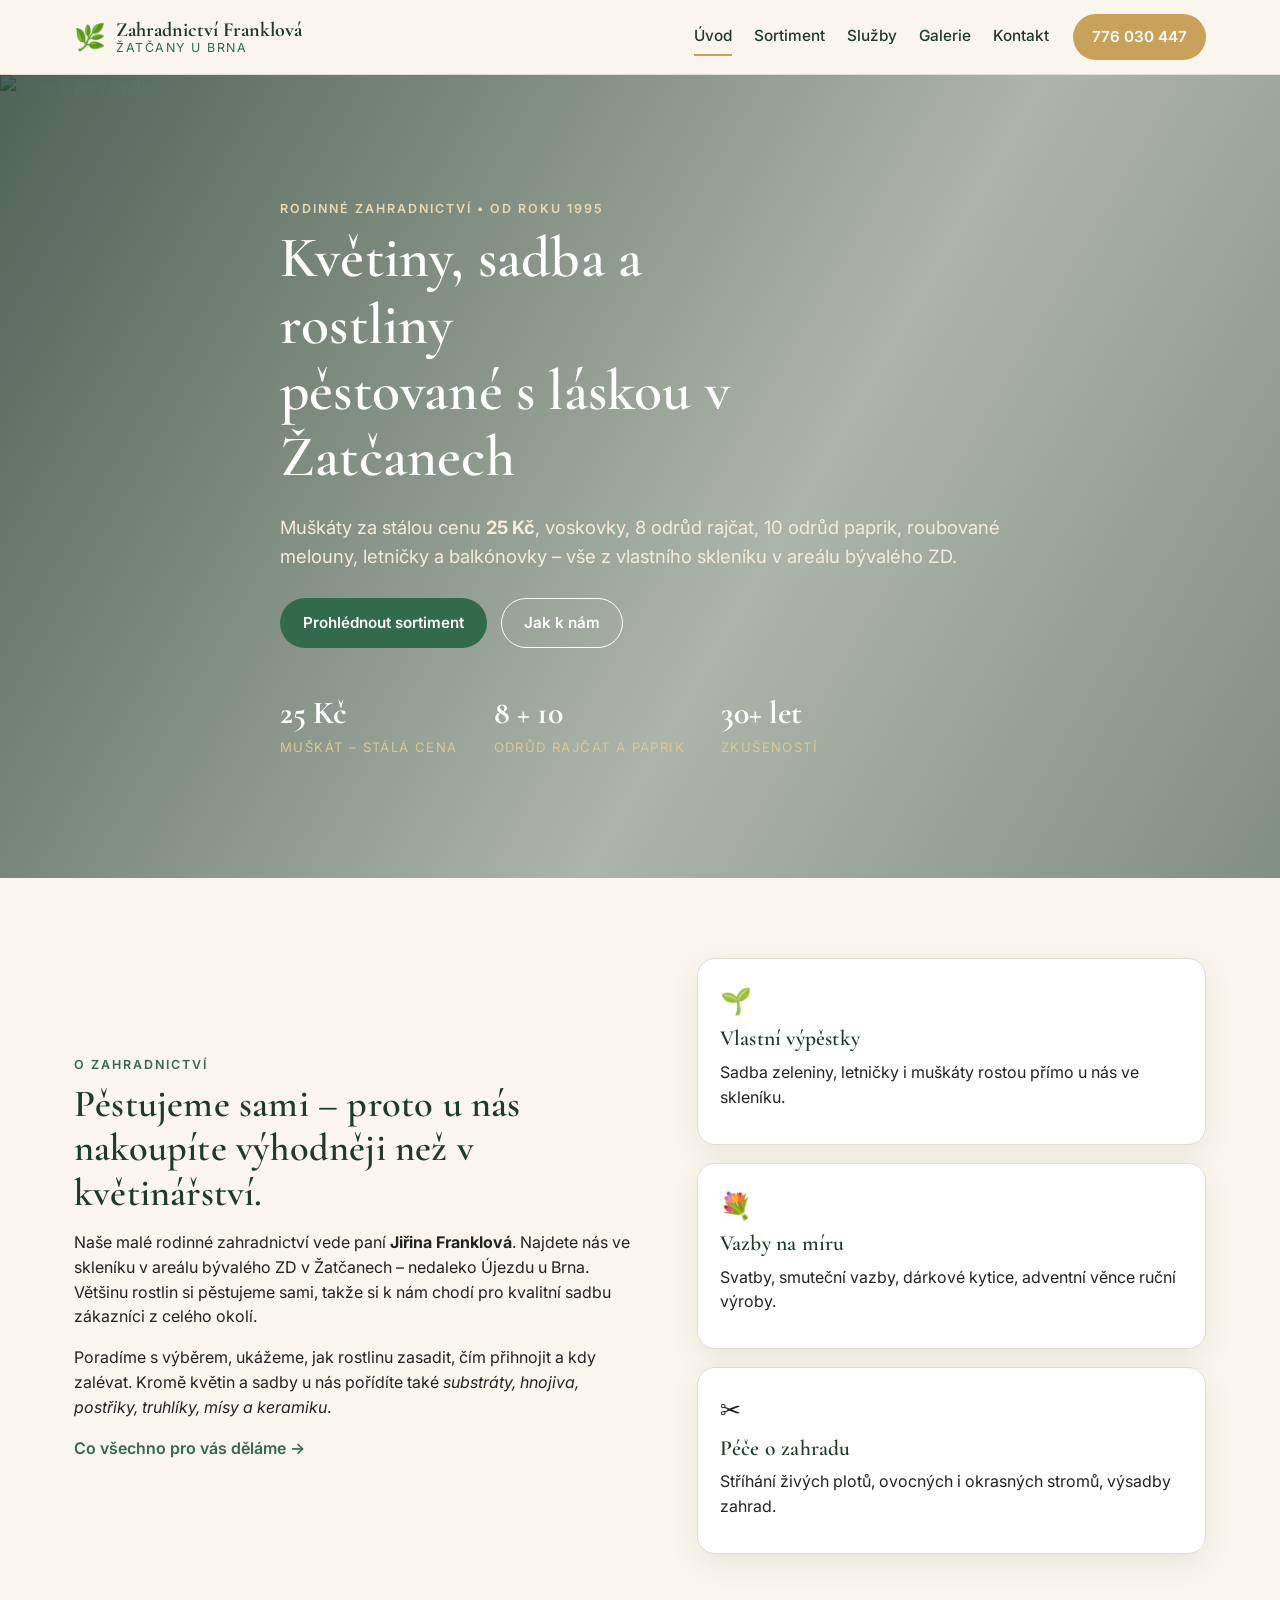
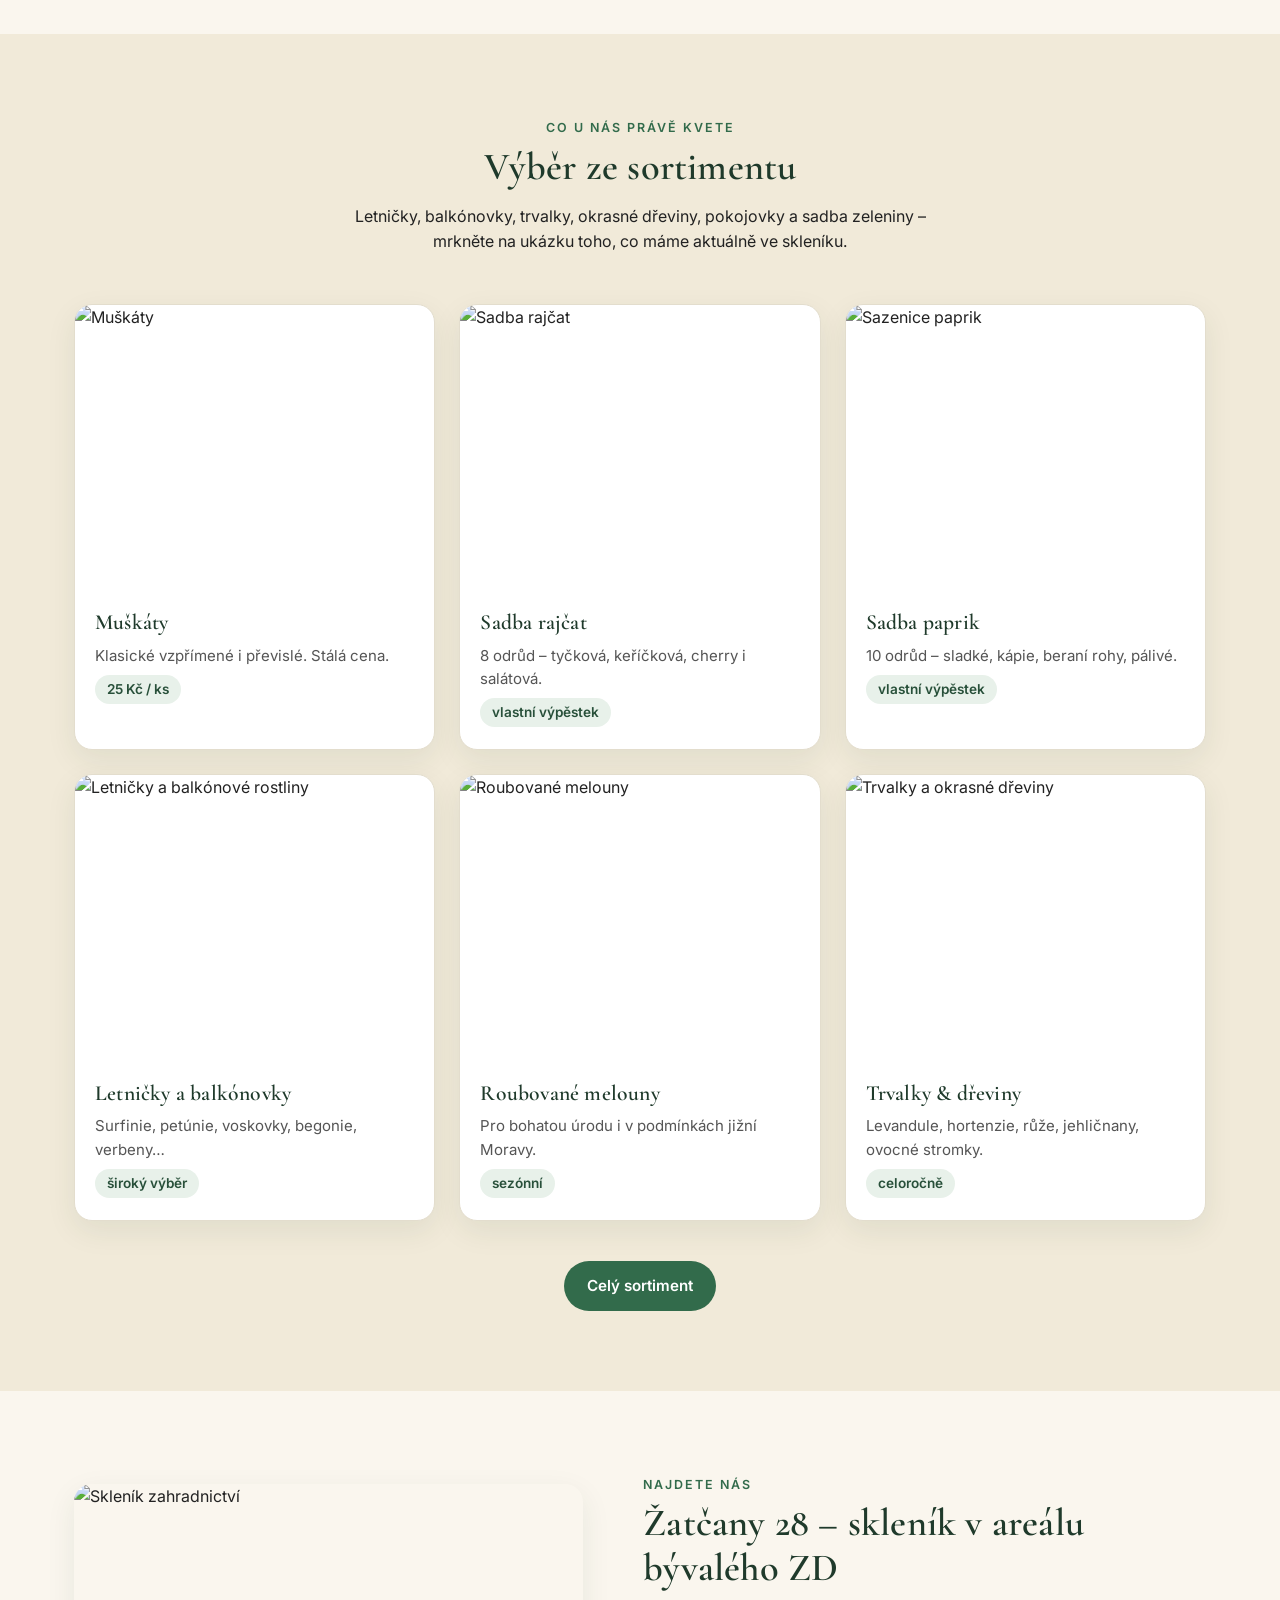
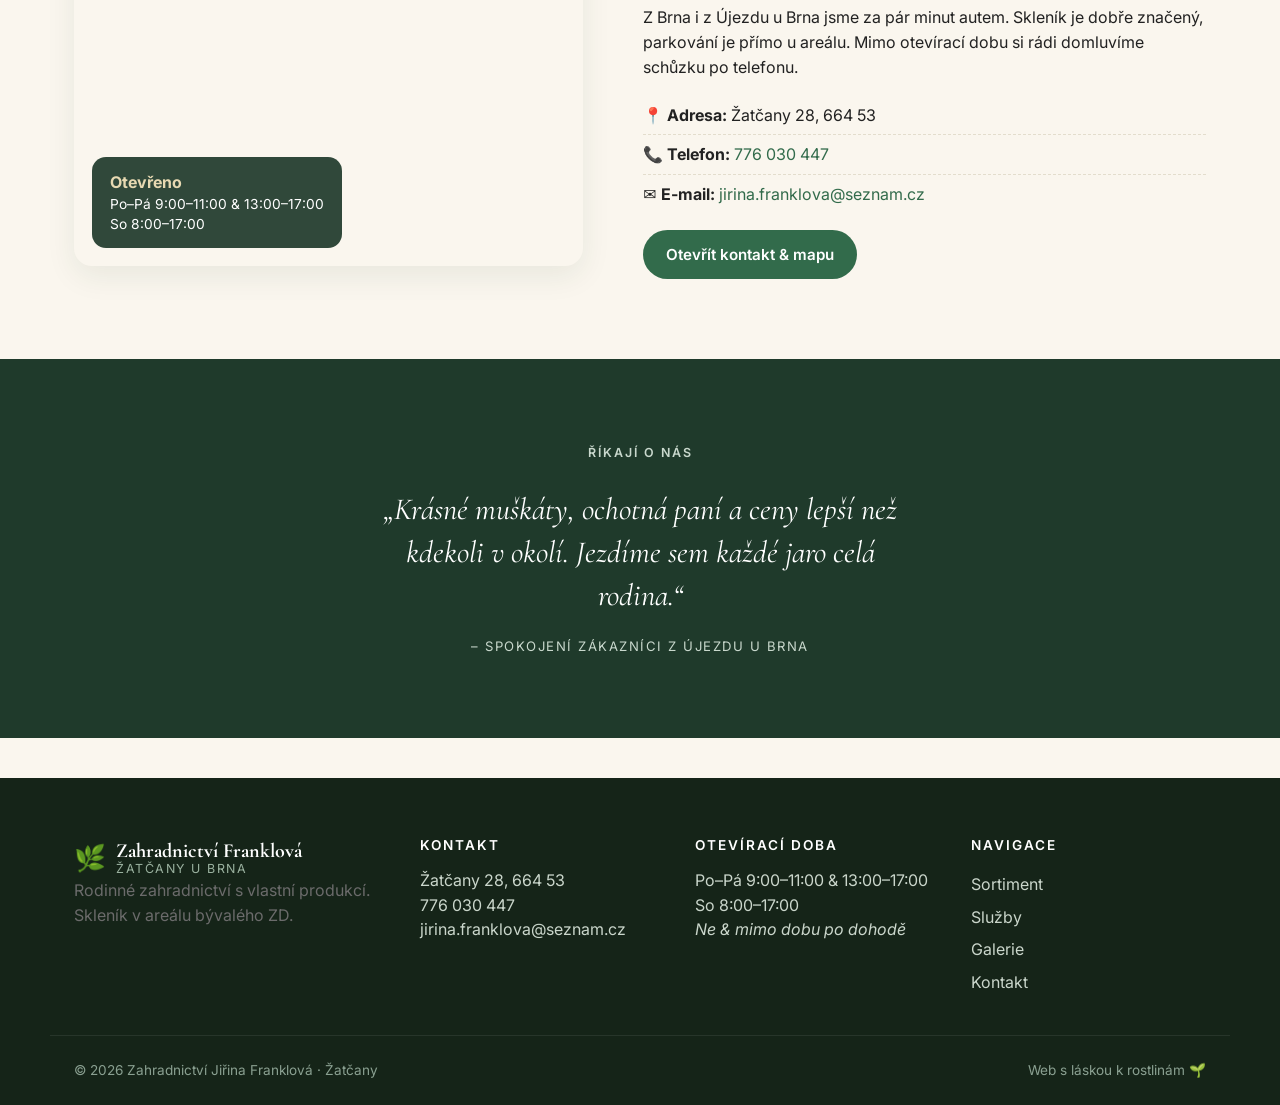
==== index.html @ 7c962533 "Vytvořit web pro Zahradnictví Franklová Žatčany Statický 5stránkový web (úvod, sortiment, služby, ga" ====
<!DOCTYPE html>
<html lang="cs">
<head>
    <meta charset="UTF-8">
    <meta name="viewport" content="width=device-width, initial-scale=1.0">
    <title>Zahradnictví Franklová Žatčany – muškáty, sadba, letničky</title>
    <meta name="description" content="Rodinné zahradnictví Jiřiny Franklové v Žatčanech u Brna. Vlastní pěstování muškátů, voskovek, přísad rajčat a paprik, roubovaných melounů, letniček a balkónových rostlin.">
    <link rel="preconnect" href="https://fonts.googleapis.com">
    <link rel="preconnect" href="https://fonts.gstatic.com" crossorigin>
    <link href="https://fonts.googleapis.com/css2?family=Cormorant+Garamond:wght@500;600;700&family=Inter:wght@300;400;500;600&display=swap" rel="stylesheet">
    <link rel="stylesheet" href="styles.css">
</head>
<body>
    <header class="site-header">
        <div class="container nav-wrap">
            <a class="brand" href="index.html">
                <span class="brand-mark">🌿</span>
                <span class="brand-text">
                    <strong>Zahradnictví Franklová</strong>
                    <em>Žatčany u Brna</em>
                </span>
            </a>
            <nav class="nav">
                <a href="index.html" class="active">Úvod</a>
                <a href="sortiment.html">Sortiment</a>
                <a href="sluzby.html">Služby</a>
                <a href="galerie.html">Galerie</a>
                <a href="kontakt.html">Kontakt</a>
            </nav>
            <a href="kontakt.html" class="btn btn-pill">776 030 447</a>
        </div>
    </header>

    <section class="hero">
        <div class="hero-media">
            <img src="https://images.unsplash.com/photo-1585320806297-9794b3e4eeae?auto=format&fit=crop&w=1800&q=80" alt="Skleník plný květin">
        </div>
        <div class="hero-overlay"></div>
        <div class="container hero-content">
            <span class="eyebrow">Rodinné zahradnictví • od roku 1995</span>
            <h1>Květiny, sadba a rostliny <br>pěstované s láskou v Žatčanech</h1>
            <p class="lead">Muškáty za stálou cenu <strong>25 Kč</strong>, voskovky, 8 odrůd rajčat, 10 odrůd paprik, roubované melouny, letničky a balkónovky – vše z vlastního skleníku v areálu bývalého ZD.</p>
            <div class="hero-cta">
                <a href="sortiment.html" class="btn btn-primary">Prohlédnout sortiment</a>
                <a href="kontakt.html" class="btn btn-ghost">Jak k nám</a>
            </div>
            <ul class="hero-stats">
                <li><strong>25 Kč</strong><span>muškát – stálá cena</span></li>
                <li><strong>8 + 10</strong><span>odrůd rajčat a paprik</span></li>
                <li><strong>30+ let</strong><span>zkušeností</span></li>
            </ul>
        </div>
    </section>

    <section class="section">
        <div class="container grid-2">
            <div class="copy">
                <span class="eyebrow">O zahradnictví</span>
                <h2>Pěstujeme sami – proto u nás nakoupíte výhodněji než v květinářství.</h2>
                <p>Naše malé rodinné zahradnictví vede paní <strong>Jiřina Franklová</strong>. Najdete nás ve skleníku v areálu bývalého ZD v Žatčanech – nedaleko Újezdu u Brna. Většinu rostlin si pěstujeme sami, takže si k nám chodí pro kvalitní sadbu zákazníci z celého okolí.</p>
                <p>Poradíme s výběrem, ukážeme, jak rostlinu zasadit, čím přihnojit a kdy zalévat. Kromě květin a sadby u nás pořídíte také <em>substráty, hnojiva, postřiky, truhlíky, mísy a keramiku</em>.</p>
                <a href="sluzby.html" class="link-arrow">Co všechno pro vás děláme →</a>
            </div>
            <div class="card-stack">
                <article class="feature-card">
                    <span class="feature-icon">🌱</span>
                    <h3>Vlastní výpěstky</h3>
                    <p>Sadba zeleniny, letničky i muškáty rostou přímo u nás ve skleníku.</p>
                </article>
                <article class="feature-card">
                    <span class="feature-icon">💐</span>
                    <h3>Vazby na míru</h3>
                    <p>Svatby, smuteční vazby, dárkové kytice, adventní věnce ruční výroby.</p>
                </article>
                <article class="feature-card">
                    <span class="feature-icon">✂️</span>
                    <h3>Péče o zahradu</h3>
                    <p>Stříhání živých plotů, ovocných i okrasných stromů, výsadby zahrad.</p>
                </article>
            </div>
        </div>
    </section>

    <section class="section section-muted">
        <div class="container">
            <div class="section-head">
                <span class="eyebrow">Co u nás právě kvete</span>
                <h2>Výběr ze sortimentu</h2>
                <p>Letničky, balkónovky, trvalky, okrasné dřeviny, pokojovky a sadba zeleniny – mrkněte na ukázku toho, co máme aktuálně ve skleníku.</p>
            </div>
            <div class="product-grid">
                <article class="product">
                    <div class="product-img"><img src="https://images.unsplash.com/photo-1597754395077-31460acd1b8f?auto=format&fit=crop&w=900&q=80" alt="Muškáty"></div>
                    <div class="product-body">
                        <h3>Muškáty</h3>
                        <p>Klasické vzpřímené i převislé. Stálá cena.</p>
                        <span class="price">25 Kč / ks</span>
                    </div>
                </article>
                <article class="product">
                    <div class="product-img"><img src="https://images.unsplash.com/photo-1592833167001-55c3375beae8?auto=format&fit=crop&w=900&q=80" alt="Sadba rajčat"></div>
                    <div class="product-body">
                        <h3>Sadba rajčat</h3>
                        <p>8 odrůd – tyčková, keříčková, cherry i salátová.</p>
                        <span class="price">vlastní výpěstek</span>
                    </div>
                </article>
                <article class="product">
                    <div class="product-img"><img src="https://images.unsplash.com/photo-1518977676601-b53f82aba655?auto=format&fit=crop&w=900&q=80" alt="Sazenice paprik"></div>
                    <div class="product-body">
                        <h3>Sadba paprik</h3>
                        <p>10 odrůd – sladké, kápie, beraní rohy, pálivé.</p>
                        <span class="price">vlastní výpěstek</span>
                    </div>
                </article>
                <article class="product">
                    <div class="product-img"><img src="https://images.unsplash.com/photo-1571575173700-afb9492e6a50?auto=format&fit=crop&w=900&q=80" alt="Letničky a balkónové rostliny"></div>
                    <div class="product-body">
                        <h3>Letničky a balkónovky</h3>
                        <p>Surfinie, petúnie, voskovky, begonie, verbeny…</p>
                        <span class="price">široký výběr</span>
                    </div>
                </article>
                <article class="product">
                    <div class="product-img"><img src="https://images.unsplash.com/photo-1563246953-9c8f9bcabe50?auto=format&fit=crop&w=900&q=80" alt="Roubované melouny"></div>
                    <div class="product-body">
                        <h3>Roubované melouny</h3>
                        <p>Pro bohatou úrodu i v podmínkách jižní Moravy.</p>
                        <span class="price">sezónní</span>
                    </div>
                </article>
                <article class="product">
                    <div class="product-img"><img src="https://images.unsplash.com/photo-1466692476868-aef1dfb1e735?auto=format&fit=crop&w=900&q=80" alt="Trvalky a okrasné dřeviny"></div>
                    <div class="product-body">
                        <h3>Trvalky &amp; dřeviny</h3>
                        <p>Levandule, hortenzie, růže, jehličnany, ovocné stromky.</p>
                        <span class="price">celoročně</span>
                    </div>
                </article>
            </div>
            <div class="section-foot">
                <a href="sortiment.html" class="btn btn-primary">Celý sortiment</a>
            </div>
        </div>
    </section>

    <section class="section">
        <div class="container grid-2 reverse">
            <div class="visual-card">
                <img src="https://images.unsplash.com/photo-1416879595882-3373a0480b5b?auto=format&fit=crop&w=1200&q=80" alt="Skleník zahradnictví">
                <div class="visual-badge">
                    <strong>Otevřeno</strong>
                    <span>Po–Pá 9:00–11:00 &amp; 13:00–17:00<br>So 8:00–17:00</span>
                </div>
            </div>
            <div class="copy">
                <span class="eyebrow">Najdete nás</span>
                <h2>Žatčany 28 – skleník v areálu bývalého ZD</h2>
                <p>Z Brna i z Újezdu u Brna jsme za pár minut autem. Skleník je dobře značený, parkování je přímo u areálu. Mimo otevírací dobu si rádi domluvíme schůzku po telefonu.</p>
                <ul class="bullets">
                    <li>📍 <strong>Adresa:</strong> Žatčany 28, 664 53</li>
                    <li>📞 <strong>Telefon:</strong> <a href="tel:+420776030447">776 030 447</a></li>
                    <li>✉️ <strong>E-mail:</strong> <a href="mailto:jirina.franklova@seznam.cz">jirina.franklova@seznam.cz</a></li>
                </ul>
                <a href="kontakt.html" class="btn btn-primary">Otevřít kontakt &amp; mapu</a>
            </div>
        </div>
    </section>

    <section class="section section-dark">
        <div class="container testimonial-wrap">
            <span class="eyebrow light">Říkají o nás</span>
            <blockquote>
                „Krásné muškáty, ochotná paní a ceny lepší než kdekoli v okolí. Jezdíme sem každé jaro celá rodina.“
            </blockquote>
            <cite>– spokojení zákazníci z Újezdu u Brna</cite>
        </div>
    </section>

    <footer class="site-footer">
        <div class="container footer-grid">
            <div>
                <div class="brand">
                    <span class="brand-mark">🌿</span>
                    <span class="brand-text">
                        <strong>Zahradnictví Franklová</strong>
                        <em>Žatčany u Brna</em>
                    </span>
                </div>
                <p class="muted">Rodinné zahradnictví s vlastní produkcí. Skleník v areálu bývalého ZD.</p>
            </div>
            <div>
                <h4>Kontakt</h4>
                <p>Žatčany 28, 664 53<br>
                <a href="tel:+420776030447">776 030 447</a><br>
                <a href="mailto:jirina.franklova@seznam.cz">jirina.franklova@seznam.cz</a></p>
            </div>
            <div>
                <h4>Otevírací doba</h4>
                <p>Po–Pá 9:00–11:00 &amp; 13:00–17:00<br>
                So 8:00–17:00<br>
                <em>Ne &amp; mimo dobu po dohodě</em></p>
            </div>
            <div>
                <h4>Navigace</h4>
                <ul class="footer-nav">
                    <li><a href="sortiment.html">Sortiment</a></li>
                    <li><a href="sluzby.html">Služby</a></li>
                    <li><a href="galerie.html">Galerie</a></li>
                    <li><a href="kontakt.html">Kontakt</a></li>
                </ul>
            </div>
        </div>
        <div class="container footer-bottom">
            <span>© <span id="year"></span> Zahradnictví Jiřina Franklová · Žatčany</span>
            <span>Web s láskou k rostlinám 🌱</span>
        </div>
    </footer>
    <script src="script.js"></script>
</body>
</html>
---- styles.css ----
:root{
    --green-900:#1f3a2b;
    --green-800:#28503a;
    --green-700:#326b4b;
    --green-600:#4a8a64;
    --green-500:#6aae84;
    --green-100:#e8f1ea;
    --cream:#faf6ee;
    --sand:#f1ead9;
    --ink:#222;
    --muted:#6b6b6b;
    --line:#e3ddcd;
    --gold:#c8a25b;
    --shadow:0 10px 30px rgba(31,58,43,.08);
    --radius:18px;
}
*{box-sizing:border-box}
html,body{margin:0;padding:0}
body{
    font-family:'Inter',system-ui,-apple-system,Segoe UI,Roboto,sans-serif;
    color:var(--ink);
    background:var(--cream);
    line-height:1.55;
    -webkit-font-smoothing:antialiased;
}
.container{max-width:1180px;margin:0 auto;padding:0 24px}
img{max-width:100%;display:block}
a{color:var(--green-700);text-decoration:none}
a:hover{color:var(--green-900)}

h1,h2,h3,h4{
    font-family:'Cormorant Garamond',Georgia,serif;
    color:var(--green-900);
    line-height:1.15;
    margin:0 0 .4em;
    font-weight:600;
    letter-spacing:.2px;
}
h1{font-size:clamp(2.2rem,4.6vw,3.6rem)}
h2{font-size:clamp(1.7rem,3vw,2.4rem)}
h3{font-size:1.35rem}
h4{font-size:1.05rem;letter-spacing:.5px;text-transform:uppercase;color:var(--green-800)}
p{margin:0 0 1em}
.eyebrow{
    display:inline-block;text-transform:uppercase;letter-spacing:2px;
    font-size:.78rem;color:var(--green-700);font-weight:600;margin-bottom:.6em;
}
.eyebrow.light{color:#c9d8cd}
.lead{font-size:1.15rem;color:#3a3a3a;max-width:54ch}
.muted{color:var(--muted)}
.center{text-align:center}

/* Header */
.site-header{
    background:rgba(250,246,238,.92);
    backdrop-filter:saturate(140%) blur(10px);
    border-bottom:1px solid var(--line);
    position:sticky;top:0;z-index:50;
}
.nav-wrap{display:flex;align-items:center;gap:24px;padding:14px 24px}
.brand{display:flex;align-items:center;gap:10px;color:var(--green-900)}
.brand-mark{font-size:1.6rem}
.brand-text{display:flex;flex-direction:column;line-height:1.1}
.brand-text strong{font-family:'Cormorant Garamond',serif;font-size:1.25rem;font-weight:700}
.brand-text em{font-style:normal;font-size:.78rem;letter-spacing:1.5px;text-transform:uppercase;color:var(--green-700)}
.nav{display:flex;gap:22px;margin-left:auto}
.nav a{color:var(--green-900);font-weight:500;padding:6px 0;border-bottom:2px solid transparent;font-size:.96rem}
.nav a:hover,.nav a.active{border-color:var(--gold)}

.btn{
    display:inline-flex;align-items:center;justify-content:center;gap:8px;
    border-radius:999px;padding:12px 22px;font-weight:600;font-size:.95rem;
    transition:all .2s ease;cursor:pointer;border:1px solid transparent;
}
.btn-primary{background:var(--green-700);color:#fff}
.btn-primary:hover{background:var(--green-900);color:#fff}
.btn-ghost{background:transparent;color:var(--green-900);border-color:var(--green-700)}
.btn-ghost:hover{background:var(--green-700);color:#fff}
.btn-pill{background:var(--gold);color:#fff;padding:10px 18px}
.btn-pill:hover{background:#b08940;color:#fff}

/* Hero */
.hero{position:relative;min-height:88vh;display:flex;align-items:center;color:#fff;overflow:hidden}
.hero-media{position:absolute;inset:0}
.hero-media img{width:100%;height:100%;object-fit:cover}
.hero-overlay{position:absolute;inset:0;background:linear-gradient(120deg,rgba(31,58,43,.78),rgba(31,58,43,.35) 60%,rgba(31,58,43,.55))}
.hero-content{position:relative;padding:120px 24px;color:#fff;z-index:2}
.hero-content .eyebrow{color:#e7d9b2}
.hero-content h1{color:#fff;max-width:18ch}
.hero-content .lead{color:#f4ecd9;max-width:60ch}
.hero-cta{display:flex;gap:14px;margin:28px 0 40px;flex-wrap:wrap}
.hero-cta .btn-ghost{color:#fff;border-color:#fff}
.hero-cta .btn-ghost:hover{background:#fff;color:var(--green-900)}
.hero-stats{list-style:none;padding:0;margin:0;display:flex;gap:36px;flex-wrap:wrap}
.hero-stats li{display:flex;flex-direction:column}
.hero-stats strong{font-family:'Cormorant Garamond',serif;font-size:2rem;color:#fff}
.hero-stats span{font-size:.82rem;letter-spacing:1.4px;text-transform:uppercase;color:#d9c897}

/* Page hero */
.page-hero{padding:90px 0 50px;background:linear-gradient(180deg,var(--green-100),var(--cream))}
.page-hero h1{max-width:18ch}

/* Sections */
.section{padding:80px 0}
.section-muted{background:var(--sand)}
.section-dark{background:var(--green-900);color:#e9efe9}
.section-dark h2,.section-dark h3,.section-dark h4{color:#fff}
.section-head{text-align:center;max-width:62ch;margin:0 auto 50px}
.section-foot{text-align:center;margin-top:40px}

/* Grid 2 */
.grid-2{display:grid;grid-template-columns:1.05fr .95fr;gap:60px;align-items:center}
.grid-2.reverse{grid-template-columns:.95fr 1.05fr}
.grid-2.reverse .copy{order:2}
.grid-2.reverse .visual-card{order:1}
.link-arrow{font-weight:600;color:var(--green-700)}
.link-arrow:hover{color:var(--green-900)}

.card-stack{display:grid;gap:18px}
.feature-card{
    background:#fff;border:1px solid var(--line);border-radius:var(--radius);
    padding:22px 22px 18px;box-shadow:var(--shadow);
}
.feature-card h3{margin-top:6px}
.feature-icon{font-size:1.6rem}

.bullets{padding-left:0;list-style:none;margin:0 0 1em}
.bullets li{padding:7px 0;border-bottom:1px dashed var(--line)}
.bullets.compact li{border:0;padding:3px 0}
.bullets li:last-child{border-bottom:0}

/* Visual card */
.visual-card{position:relative;border-radius:var(--radius);overflow:hidden;box-shadow:var(--shadow)}
.visual-card img{aspect-ratio:4/3;object-fit:cover;width:100%}
.visual-badge{
    position:absolute;left:18px;bottom:18px;background:rgba(31,58,43,.92);color:#fff;
    padding:14px 18px;border-radius:14px;font-size:.86rem;line-height:1.4;max-width:78%;
}
.visual-badge strong{display:block;font-size:1rem;margin-bottom:2px;color:#e7d9b2}

/* Products */
.product-grid{display:grid;grid-template-columns:repeat(3,1fr);gap:24px}
.product{
    background:#fff;border-radius:var(--radius);overflow:hidden;
    box-shadow:var(--shadow);transition:transform .25s ease,box-shadow .25s ease;
    border:1px solid var(--line);
}
.product:hover{transform:translateY(-4px);box-shadow:0 18px 40px rgba(31,58,43,.14)}
.product-img{aspect-ratio:5/4;overflow:hidden}
.product-img img{width:100%;height:100%;object-fit:cover;transition:transform .5s ease}
.product:hover .product-img img{transform:scale(1.06)}
.product-body{padding:18px 20px 22px}
.product-body p{color:#555;font-size:.94rem;margin-bottom:8px}
.price{display:inline-block;font-weight:600;color:var(--green-800);background:var(--green-100);padding:4px 12px;border-radius:999px;font-size:.85rem}

/* Sortiment category rows */
.cat-row{
    display:grid;grid-template-columns:1fr 1fr;gap:50px;align-items:center;
    margin:0 0 70px;
}
.cat-row.reverse .cat-text{order:2}
.cat-row.reverse .cat-img{order:1}
.cat-img img{border-radius:var(--radius);aspect-ratio:4/3;object-fit:cover;width:100%;box-shadow:var(--shadow)}
.tag{
    display:inline-block;background:var(--green-100);color:var(--green-800);
    padding:4px 12px;border-radius:999px;font-size:.78rem;font-weight:600;
    letter-spacing:1px;text-transform:uppercase;margin-bottom:10px;
}

/* Testimonial */
.testimonial-wrap{text-align:center;max-width:60ch;margin:0 auto}
.testimonial-wrap blockquote{
    font-family:'Cormorant Garamond',serif;font-size:clamp(1.4rem,2.4vw,2rem);
    line-height:1.4;font-style:italic;color:#fff;margin:18px 0 16px;
}
.testimonial-wrap cite{color:#c9d8cd;font-style:normal;letter-spacing:1.5px;text-transform:uppercase;font-size:.82rem}

/* Services */
.service-grid{display:grid;grid-template-columns:repeat(3,1fr);gap:22px}
.service{
    background:#fff;border:1px solid var(--line);border-radius:var(--radius);
    padding:26px;box-shadow:var(--shadow);
}
.service-icon{font-size:1.8rem;display:block;margin-bottom:8px}

/* Process */
.process-wrap{max-width:980px;margin:0 auto}
.process{list-style:none;padding:0;margin:30px 0 0;counter-reset:step;
    display:grid;grid-template-columns:repeat(4,1fr);gap:24px}
.process li{background:rgba(255,255,255,.05);border:1px solid rgba(255,255,255,.1);border-radius:var(--radius);padding:22px}
.process .step{
    display:inline-flex;align-items:center;justify-content:center;
    width:34px;height:34px;border-radius:50%;background:var(--gold);color:#1f3a2b;
    font-weight:700;margin-bottom:12px;
}
.process h4{color:#fff;margin-bottom:6px;font-size:1.1rem;text-transform:none;letter-spacing:0}
.process p{color:#c9d8cd;font-size:.95rem;margin:0}

/* CTA band */
.cta-band-inner{
    display:flex;align-items:center;justify-content:space-between;gap:30px;flex-wrap:wrap;
    background:#fff;border:1px solid var(--line);border-radius:var(--radius);padding:30px 36px;box-shadow:var(--shadow);
}
.cta-band-inner h2{margin:0}
.cta-band-inner p{margin:6px 0 0;color:#555}
.cta-buttons{display:flex;gap:12px;flex-wrap:wrap}

/* Contact */
.contact-grid{display:grid;grid-template-columns:repeat(2,1fr);gap:22px}
.contact-card{
    background:#fff;border:1px solid var(--line);border-radius:var(--radius);
    padding:26px;box-shadow:var(--shadow);
}
.big-link{font-family:'Cormorant Garamond',serif;font-size:1.7rem;font-weight:700;color:var(--green-800)}
.hours{width:100%;border-collapse:collapse}
.hours td{padding:8px 0;border-bottom:1px dashed var(--line);font-size:.95rem}
.hours tr:last-child td{border-bottom:0}
.hours td:last-child{text-align:right;color:#444}
.map-wrap{border-radius:var(--radius);overflow:hidden;box-shadow:var(--shadow);border:1px solid var(--line);background:#eee}

/* FAQ */
.faq-wrap{max-width:780px;margin:0 auto}
.faq-wrap details{
    background:rgba(255,255,255,.05);border:1px solid rgba(255,255,255,.1);
    border-radius:14px;padding:16px 20px;margin:10px 0;
}
.faq-wrap summary{cursor:pointer;font-weight:600;color:#fff;font-size:1.05rem;list-style:none}
.faq-wrap summary::-webkit-details-marker{display:none}
.faq-wrap summary::before{content:'+ ';color:var(--gold);font-weight:700;margin-right:6px}
.faq-wrap details[open] summary::before{content:'– '}
.faq-wrap p{color:#c9d8cd;margin:10px 0 4px}

/* Gallery */
.gallery{
    display:grid;
    grid-template-columns:repeat(4,1fr);
    grid-auto-rows:200px;
    gap:14px;
}
.g-item{display:block;overflow:hidden;border-radius:14px;box-shadow:var(--shadow);position:relative}
.g-item img{width:100%;height:100%;object-fit:cover;transition:transform .6s ease}
.g-item:hover img{transform:scale(1.06)}
.g-tall{grid-row:span 2}
.g-wide{grid-column:span 2}

.lightbox{
    position:fixed;inset:0;background:rgba(15,25,18,.92);display:none;
    align-items:center;justify-content:center;z-index:100;padding:30px;
}
.lightbox.active{display:flex}
.lightbox img{max-width:90%;max-height:90vh;border-radius:10px;box-shadow:0 30px 80px rgba(0,0,0,.5)}
.lightbox-close{
    position:absolute;top:18px;right:24px;background:transparent;border:0;color:#fff;
    font-size:2.4rem;cursor:pointer;line-height:1;
}

/* Footer */
.site-footer{background:#152418;color:#cad6cb;padding:60px 0 24px;margin-top:40px}
.site-footer h4{color:#fff;font-family:'Inter',sans-serif;font-size:.85rem;letter-spacing:2px;text-transform:uppercase;margin-bottom:14px}
.site-footer .brand strong{color:#fff}
.site-footer .brand em{color:#9ab19f}
.site-footer a{color:#cad6cb}
.site-footer a:hover{color:#fff}
.footer-grid{display:grid;grid-template-columns:1.3fr 1fr 1fr 1fr;gap:40px;padding-bottom:36px;border-bottom:1px solid rgba(255,255,255,.08)}
.footer-nav{list-style:none;padding:0;margin:0}
.footer-nav li{padding:4px 0}
.footer-bottom{display:flex;justify-content:space-between;padding-top:24px;font-size:.85rem;color:#8aa091;flex-wrap:wrap;gap:10px}

/* Responsive */
@media (max-width:980px){
    .nav{display:none}
    .grid-2,.grid-2.reverse{grid-template-columns:1fr;gap:36px}
    .grid-2.reverse .copy,.grid-2.reverse .visual-card{order:initial}
    .product-grid{grid-template-columns:repeat(2,1fr)}
    .service-grid{grid-template-columns:repeat(2,1fr)}
    .process{grid-template-columns:repeat(2,1fr)}
    .cat-row,.cat-row.reverse{grid-template-columns:1fr;gap:24px;margin-bottom:50px}
    .cat-row.reverse .cat-text,.cat-row.reverse .cat-img{order:initial}
    .contact-grid{grid-template-columns:1fr}
    .footer-grid{grid-template-columns:1fr 1fr;gap:30px}
    .gallery{grid-template-columns:repeat(2,1fr);grid-auto-rows:170px}
    .g-wide{grid-column:span 2}
    .hero-content{padding:90px 24px 70px}
}
@media (max-width:540px){
    .product-grid,.service-grid{grid-template-columns:1fr}
    .process{grid-template-columns:1fr}
    .footer-grid{grid-template-columns:1fr}
    .hero-stats{gap:20px}
    .hero-stats strong{font-size:1.5rem}
    .cta-band-inner{padding:22px}
}
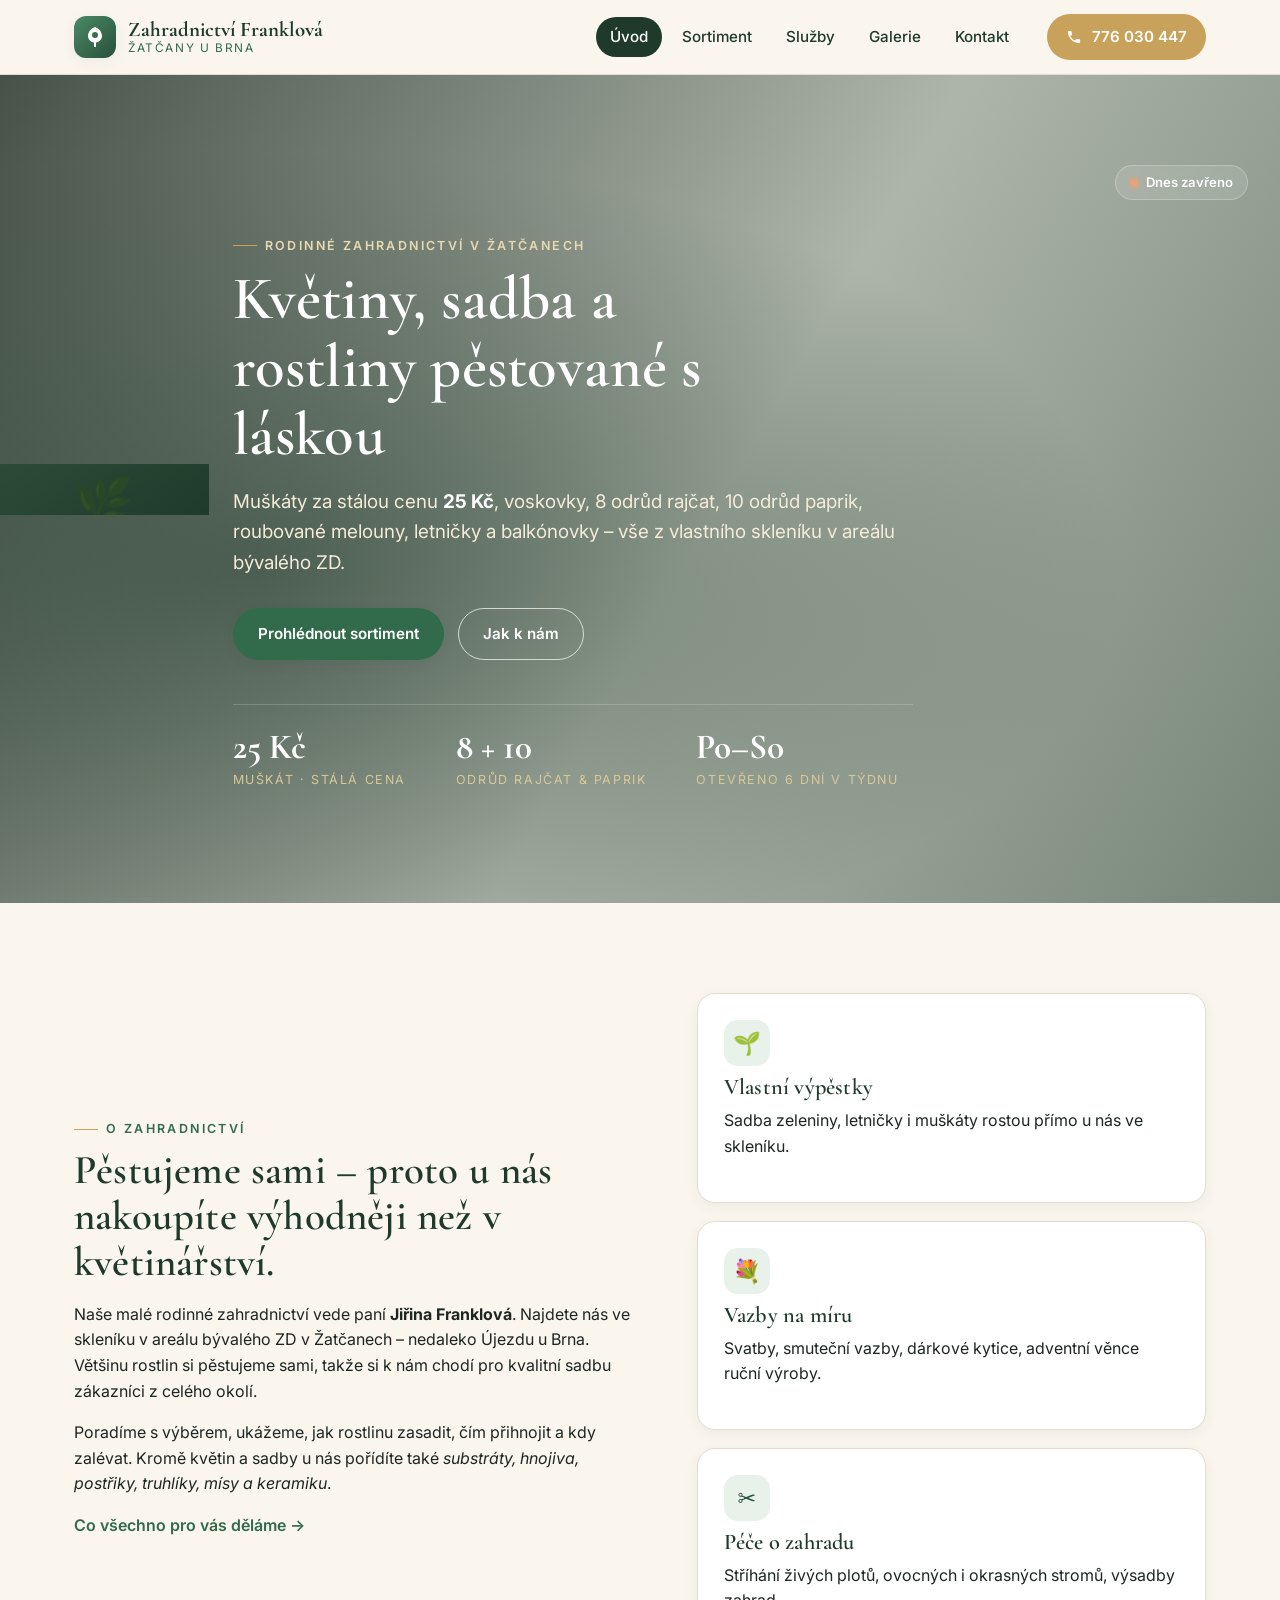
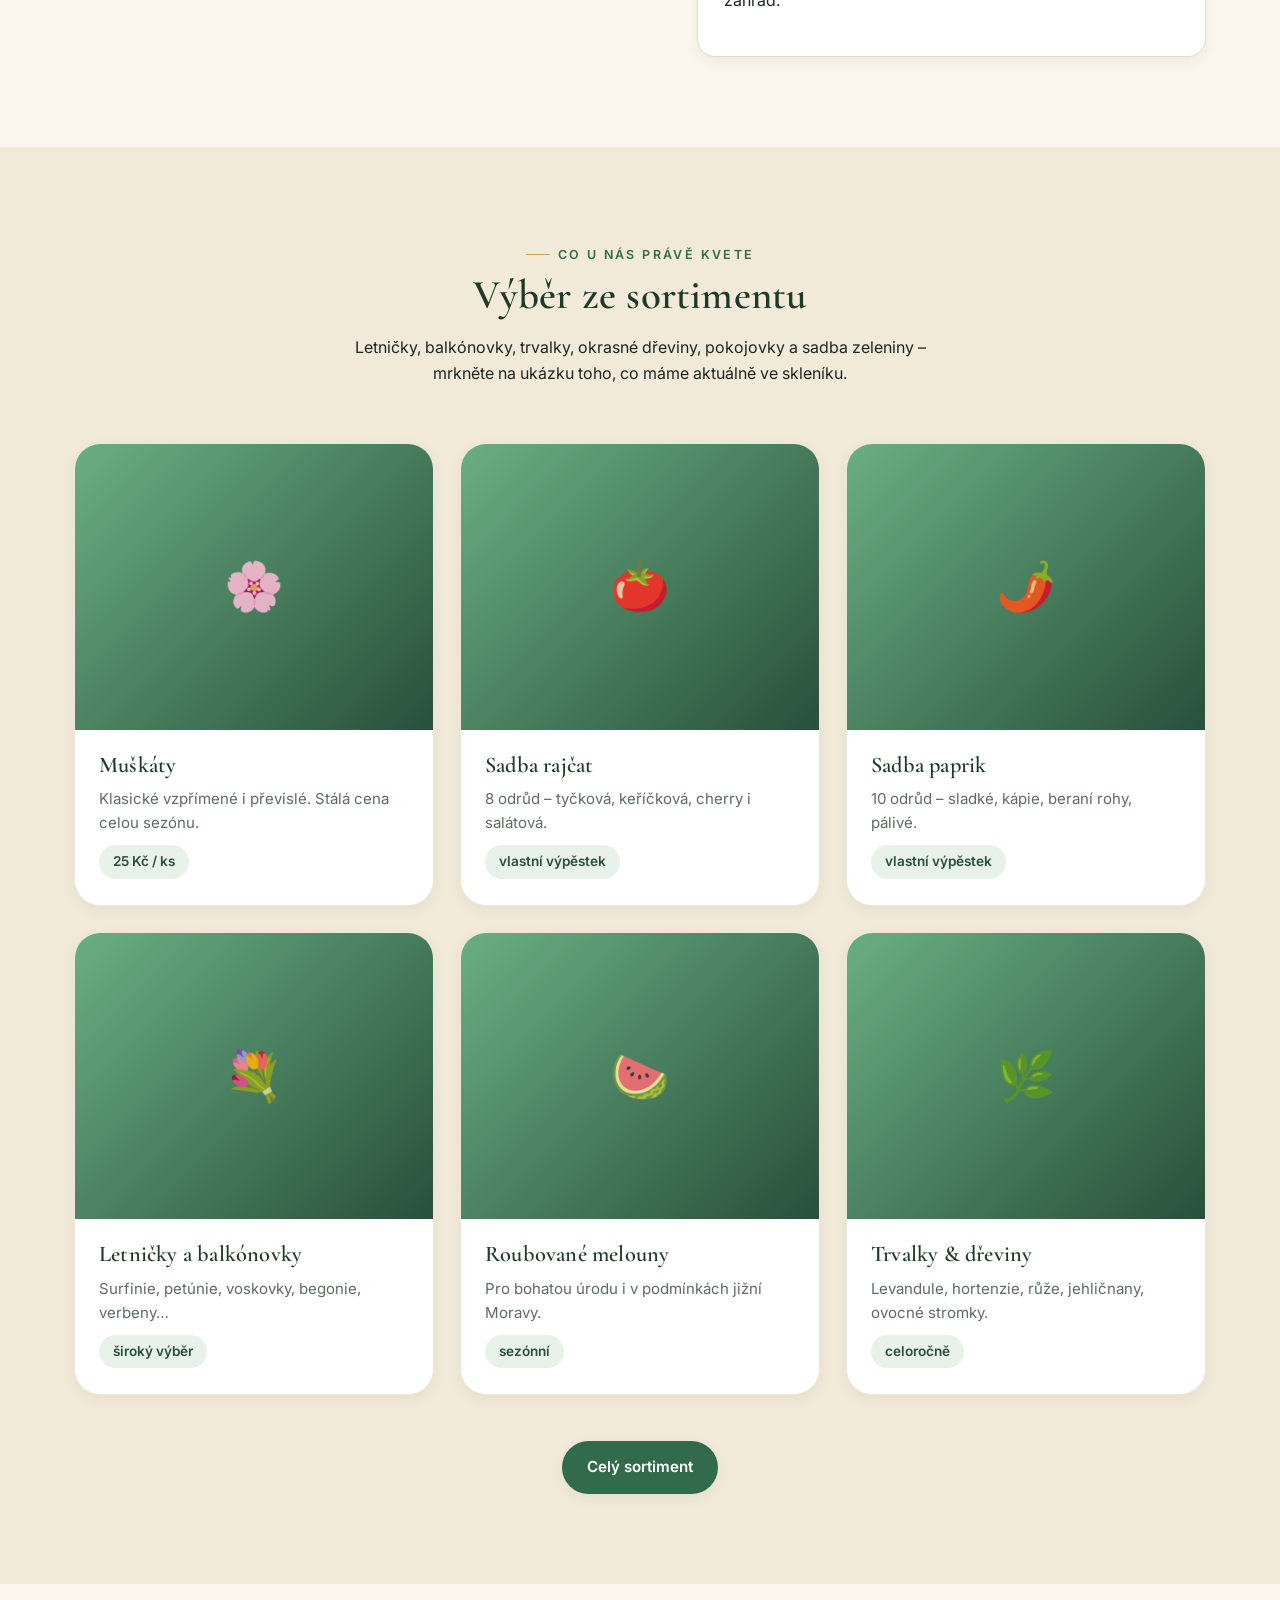
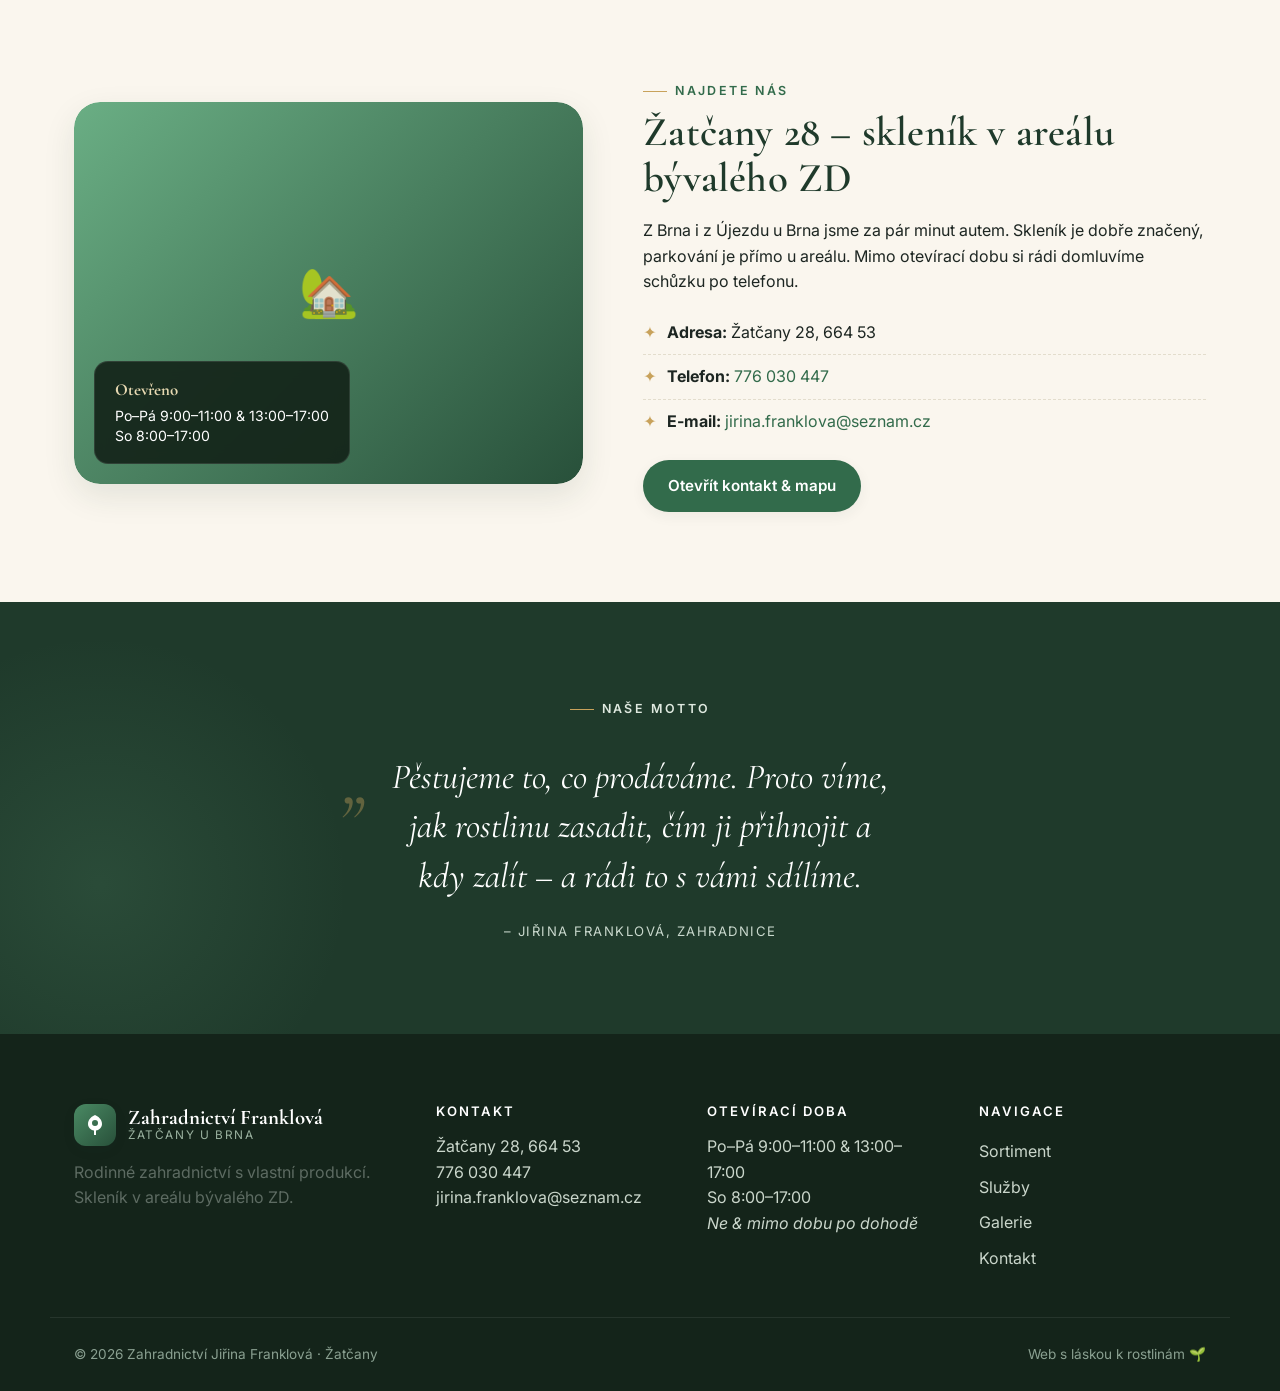
==== commit 889e7403: "Audit a vylepšení rozhraní + ověřené fotky - Odstraněna smyšlená fakta (rok 1995, „30+ let", falešná" ====
--- a/index.html
+++ b/index.html
@@ -4,190 +4,252 @@
     <meta charset="UTF-8">
     <meta name="viewport" content="width=device-width, initial-scale=1.0">
     <title>Zahradnictví Franklová Žatčany – muškáty, sadba, letničky</title>
-    <meta name="description" content="Rodinné zahradnictví Jiřiny Franklové v Žatčanech u Brna. Vlastní pěstování muškátů, voskovek, přísad rajčat a paprik, roubovaných melounů, letniček a balkónových rostlin.">
+    <meta name="description" content="Rodinné zahradnictví Jiřiny Franklové v Žatčanech u Brna. Vlastní pěstování muškátů (25 Kč), voskovek, přísad rajčat a paprik, roubovaných melounů, letniček a balkónových rostlin.">
+    <meta name="theme-color" content="#28503a">
+    <link rel="canonical" href="https://zahradnictvi-zatcany.cz/">
+    <link rel="icon" type="image/svg+xml" href="data:image/svg+xml,%3Csvg xmlns='http://www.w3.org/2000/svg' viewBox='0 0 64 64'%3E%3Crect width='64' height='64' rx='14' fill='%2328503a'/%3E%3Cpath d='M32 14c-10 4-16 12-16 22 0 8 6 14 16 14s16-6 16-14c0-10-6-18-16-22zm0 28c-3 0-5-2-5-5s2-5 5-5 5 2 5 5-2 5-5 5z' fill='%23c8a25b'/%3E%3C/svg%3E">
+
+    <meta property="og:type" content="website">
+    <meta property="og:title" content="Zahradnictví Franklová Žatčany">
+    <meta property="og:description" content="Muškáty, voskovky, sadba zeleniny, letničky a vazby květin – vlastní výpěstky ze skleníku v Žatčanech u Brna.">
+    <meta property="og:image" content="https://images.unsplash.com/photo-1585320806297-9794b3e4eeae?auto=format&fit=crop&w=1200&q=80">
+    <meta property="og:locale" content="cs_CZ">
+    <meta name="twitter:card" content="summary_large_image">
+
     <link rel="preconnect" href="https://fonts.googleapis.com">
     <link rel="preconnect" href="https://fonts.gstatic.com" crossorigin>
+    <link rel="preconnect" href="https://images.unsplash.com" crossorigin>
     <link href="https://fonts.googleapis.com/css2?family=Cormorant+Garamond:wght@500;600;700&family=Inter:wght@300;400;500;600&display=swap" rel="stylesheet">
     <link rel="stylesheet" href="styles.css">
+
+    <script type="application/ld+json">
+    {
+      "@context":"https://schema.org",
+      "@type":"LocalBusiness",
+      "@id":"https://zahradnictvi-zatcany.cz/#business",
+      "name":"Zahradnictví Jiřina Franklová",
+      "image":"https://images.unsplash.com/photo-1585320806297-9794b3e4eeae?auto=format&fit=crop&w=1200&q=80",
+      "telephone":"+420776030447",
+      "email":"jirina.franklova@seznam.cz",
+      "address":{
+        "@type":"PostalAddress",
+        "streetAddress":"Žatčany 28",
+        "addressLocality":"Žatčany",
+        "postalCode":"66453",
+        "addressCountry":"CZ"
+      },
+      "geo":{"@type":"GeoCoordinates","latitude":49.0763,"longitude":16.7670},
+      "openingHoursSpecification":[
+        {"@type":"OpeningHoursSpecification","dayOfWeek":["Monday","Tuesday","Wednesday","Thursday","Friday"],"opens":"09:00","closes":"11:00"},
+        {"@type":"OpeningHoursSpecification","dayOfWeek":["Monday","Tuesday","Wednesday","Thursday","Friday"],"opens":"13:00","closes":"17:00"},
+        {"@type":"OpeningHoursSpecification","dayOfWeek":"Saturday","opens":"08:00","closes":"17:00"}
+      ],
+      "priceRange":"$"
+    }
+    </script>
 </head>
 <body>
+    <a class="skip" href="#main">Přeskočit na obsah</a>
+
     <header class="site-header">
         <div class="container nav-wrap">
             <a class="brand" href="index.html">
-                <span class="brand-mark">🌿</span>
+                <span class="brand-mark" aria-hidden="true">
+                    <svg viewBox="0 0 24 24" fill="currentColor"><path d="M12 2c-4 1.6-7 5-7 9 0 3.3 2.4 6 6 6.5V22h2v-4.5c3.6-.5 6-3.2 6-6.5 0-4-3-7.4-7-9zm0 11a3 3 0 1 1 0-6 3 3 0 0 1 0 6z"/></svg>
+                </span>
                 <span class="brand-text">
                     <strong>Zahradnictví Franklová</strong>
                     <em>Žatčany u Brna</em>
                 </span>
             </a>
-            <nav class="nav">
+            <button class="nav-toggle" aria-label="Menu" aria-expanded="false">
+                <svg viewBox="0 0 24 24" fill="none" stroke="currentColor" stroke-width="2.2"><path d="M4 7h16M4 12h16M4 17h16"/></svg>
+            </button>
+            <nav class="nav" aria-label="Hlavní menu">
                 <a href="index.html" class="active">Úvod</a>
                 <a href="sortiment.html">Sortiment</a>
                 <a href="sluzby.html">Služby</a>
                 <a href="galerie.html">Galerie</a>
                 <a href="kontakt.html">Kontakt</a>
             </nav>
-            <a href="kontakt.html" class="btn btn-pill">776 030 447</a>
+            <a href="tel:+420776030447" class="btn btn-pill header-cta">
+                <svg viewBox="0 0 24 24" fill="currentColor"><path d="M6.6 10.8c1.4 2.8 3.8 5.1 6.6 6.6l2.2-2.2c.3-.3.7-.4 1.1-.3 1.2.4 2.4.6 3.7.6.6 0 1 .4 1 1V20c0 .6-.4 1-1 1A17 17 0 0 1 3 4c0-.6.4-1 1-1h3.5c.6 0 1 .4 1 1 0 1.3.2 2.5.6 3.7.1.4 0 .8-.3 1.1l-2.2 2z"/></svg>
+                776 030 447
+            </a>
         </div>
     </header>
 
-    <section class="hero">
-        <div class="hero-media">
-            <img src="https://images.unsplash.com/photo-1585320806297-9794b3e4eeae?auto=format&fit=crop&w=1800&q=80" alt="Skleník plný květin">
-        </div>
-        <div class="hero-overlay"></div>
-        <div class="container hero-content">
-            <span class="eyebrow">Rodinné zahradnictví • od roku 1995</span>
-            <h1>Květiny, sadba a rostliny <br>pěstované s láskou v Žatčanech</h1>
-            <p class="lead">Muškáty za stálou cenu <strong>25 Kč</strong>, voskovky, 8 odrůd rajčat, 10 odrůd paprik, roubované melouny, letničky a balkónovky – vše z vlastního skleníku v areálu bývalého ZD.</p>
-            <div class="hero-cta">
-                <a href="sortiment.html" class="btn btn-primary">Prohlédnout sortiment</a>
-                <a href="kontakt.html" class="btn btn-ghost">Jak k nám</a>
-            </div>
-            <ul class="hero-stats">
-                <li><strong>25 Kč</strong><span>muškát – stálá cena</span></li>
-                <li><strong>8 + 10</strong><span>odrůd rajčat a paprik</span></li>
-                <li><strong>30+ let</strong><span>zkušeností</span></li>
-            </ul>
-        </div>
-    </section>
-
-    <section class="section">
-        <div class="container grid-2">
-            <div class="copy">
-                <span class="eyebrow">O zahradnictví</span>
-                <h2>Pěstujeme sami – proto u nás nakoupíte výhodněji než v květinářství.</h2>
-                <p>Naše malé rodinné zahradnictví vede paní <strong>Jiřina Franklová</strong>. Najdete nás ve skleníku v areálu bývalého ZD v Žatčanech – nedaleko Újezdu u Brna. Většinu rostlin si pěstujeme sami, takže si k nám chodí pro kvalitní sadbu zákazníci z celého okolí.</p>
-                <p>Poradíme s výběrem, ukážeme, jak rostlinu zasadit, čím přihnojit a kdy zalévat. Kromě květin a sadby u nás pořídíte také <em>substráty, hnojiva, postřiky, truhlíky, mísy a keramiku</em>.</p>
-                <a href="sluzby.html" class="link-arrow">Co všechno pro vás děláme →</a>
-            </div>
-            <div class="card-stack">
-                <article class="feature-card">
-                    <span class="feature-icon">🌱</span>
-                    <h3>Vlastní výpěstky</h3>
-                    <p>Sadba zeleniny, letničky i muškáty rostou přímo u nás ve skleníku.</p>
-                </article>
-                <article class="feature-card">
-                    <span class="feature-icon">💐</span>
-                    <h3>Vazby na míru</h3>
-                    <p>Svatby, smuteční vazby, dárkové kytice, adventní věnce ruční výroby.</p>
-                </article>
-                <article class="feature-card">
-                    <span class="feature-icon">✂️</span>
-                    <h3>Péče o zahradu</h3>
-                    <p>Stříhání živých plotů, ovocných i okrasných stromů, výsadby zahrad.</p>
-                </article>
-            </div>
-        </div>
-    </section>
-
-    <section class="section section-muted">
-        <div class="container">
-            <div class="section-head">
-                <span class="eyebrow">Co u nás právě kvete</span>
-                <h2>Výběr ze sortimentu</h2>
-                <p>Letničky, balkónovky, trvalky, okrasné dřeviny, pokojovky a sadba zeleniny – mrkněte na ukázku toho, co máme aktuálně ve skleníku.</p>
-            </div>
-            <div class="product-grid">
-                <article class="product">
-                    <div class="product-img"><img src="https://images.unsplash.com/photo-1597754395077-31460acd1b8f?auto=format&fit=crop&w=900&q=80" alt="Muškáty"></div>
-                    <div class="product-body">
-                        <h3>Muškáty</h3>
-                        <p>Klasické vzpřímené i převislé. Stálá cena.</p>
-                        <span class="price">25 Kč / ks</span>
+    <main id="main">
+        <section class="hero">
+            <div class="hero-media img" data-fallback="🌿">
+                <img src="https://images.unsplash.com/photo-1585320806297-9794b3e4eeae?auto=format&fit=crop&w=1800&q=80" alt="Zahradnictví – květiny a rostliny">
+            </div>
+            <div class="hero-overlay"></div>
+            <div class="hero-status">
+                <span class="status-pill" data-open-status>
+                    <span class="dot"></span>
+                    <span class="status-label">Otevřeno</span>
+                </span>
+            </div>
+            <div class="container hero-content">
+                <span class="eyebrow">Rodinné zahradnictví v Žatčanech</span>
+                <h1>Květiny, sadba a rostliny pěstované s láskou</h1>
+                <p class="lead">Muškáty za stálou cenu <strong>25 Kč</strong>, voskovky, 8 odrůd rajčat, 10 odrůd paprik, roubované melouny, letničky a balkónovky – vše z vlastního skleníku v areálu bývalého ZD.</p>
+                <div class="hero-cta">
+                    <a href="sortiment.html" class="btn btn-primary">Prohlédnout sortiment</a>
+                    <a href="kontakt.html" class="btn btn-ghost">Jak k nám</a>
+                </div>
+                <ul class="hero-stats">
+                    <li><strong>25 Kč</strong><span>muškát · stálá cena</span></li>
+                    <li><strong>8 + 10</strong><span>odrůd rajčat &amp; paprik</span></li>
+                    <li><strong>Po–So</strong><span>otevřeno 6 dní v týdnu</span></li>
+                </ul>
+            </div>
+        </section>
+
+        <section class="section">
+            <div class="container grid-2 reveal">
+                <div class="copy">
+                    <span class="eyebrow">O zahradnictví</span>
+                    <h2>Pěstujeme sami – proto u nás nakoupíte výhodněji než v květinářství.</h2>
+                    <p>Naše malé rodinné zahradnictví vede paní <strong>Jiřina Franklová</strong>. Najdete nás ve skleníku v areálu bývalého ZD v Žatčanech – nedaleko Újezdu u Brna. Většinu rostlin si pěstujeme sami, takže si k nám chodí pro kvalitní sadbu zákazníci z celého okolí.</p>
+                    <p>Poradíme s výběrem, ukážeme, jak rostlinu zasadit, čím přihnojit a kdy zalévat. Kromě květin a sadby u nás pořídíte také <em>substráty, hnojiva, postřiky, truhlíky, mísy a keramiku</em>.</p>
+                    <a href="sluzby.html" class="link-arrow">Co všechno pro vás děláme →</a>
+                </div>
+                <div class="card-stack">
+                    <article class="feature-card">
+                        <span class="feature-icon">🌱</span>
+                        <h3>Vlastní výpěstky</h3>
+                        <p>Sadba zeleniny, letničky i muškáty rostou přímo u nás ve skleníku.</p>
+                    </article>
+                    <article class="feature-card">
+                        <span class="feature-icon">💐</span>
+                        <h3>Vazby na míru</h3>
+                        <p>Svatby, smuteční vazby, dárkové kytice, adventní věnce ruční výroby.</p>
+                    </article>
+                    <article class="feature-card">
+                        <span class="feature-icon">✂️</span>
+                        <h3>Péče o zahradu</h3>
+                        <p>Stříhání živých plotů, ovocných i okrasných stromů, výsadby zahrad.</p>
+                    </article>
+                </div>
+            </div>
+        </section>
+
+        <section class="section section-muted">
+            <div class="container">
+                <div class="section-head reveal">
+                    <span class="eyebrow">Co u nás právě kvete</span>
+                    <h2>Výběr ze sortimentu</h2>
+                    <p>Letničky, balkónovky, trvalky, okrasné dřeviny, pokojovky a sadba zeleniny – mrkněte na ukázku toho, co máme aktuálně ve skleníku.</p>
+                </div>
+                <div class="product-grid">
+                    <article class="product reveal">
+                        <div class="product-img img" data-fallback="🌸"><img loading="lazy" src="https://images.unsplash.com/photo-1582794543139-8ac9cb0f7b11?auto=format&fit=crop&w=900&q=80" alt="Muškáty"></div>
+                        <div class="product-body">
+                            <h3>Muškáty</h3>
+                            <p>Klasické vzpřímené i převislé. Stálá cena celou sezónu.</p>
+                            <span class="price">25 Kč / ks</span>
+                        </div>
+                    </article>
+                    <article class="product reveal">
+                        <div class="product-img img" data-fallback="🍅"><img loading="lazy" src="https://images.unsplash.com/photo-1592924357228-91a4daadcfea?auto=format&fit=crop&w=900&q=80" alt="Sadba rajčat"></div>
+                        <div class="product-body">
+                            <h3>Sadba rajčat</h3>
+                            <p>8 odrůd – tyčková, keříčková, cherry i salátová.</p>
+                            <span class="price">vlastní výpěstek</span>
+                        </div>
+                    </article>
+                    <article class="product reveal">
+                        <div class="product-img img" data-fallback="🌶️"><img loading="lazy" src="https://images.unsplash.com/photo-1530836369250-ef72a3f5cda8?auto=format&fit=crop&w=900&q=80" alt="Sazenice paprik"></div>
+                        <div class="product-body">
+                            <h3>Sadba paprik</h3>
+                            <p>10 odrůd – sladké, kápie, beraní rohy, pálivé.</p>
+                            <span class="price">vlastní výpěstek</span>
+                        </div>
+                    </article>
+                    <article class="product reveal">
+                        <div class="product-img img" data-fallback="💐"><img loading="lazy" src="https://images.unsplash.com/photo-1597848212624-a19eb35e2651?auto=format&fit=crop&w=900&q=80" alt="Letničky a balkónové rostliny"></div>
+                        <div class="product-body">
+                            <h3>Letničky a balkónovky</h3>
+                            <p>Surfinie, petúnie, voskovky, begonie, verbeny…</p>
+                            <span class="price">široký výběr</span>
+                        </div>
+                    </article>
+                    <article class="product reveal">
+                        <div class="product-img img" data-fallback="🍉"><img loading="lazy" src="https://images.unsplash.com/photo-1587049352846-4a222e784d38?auto=format&fit=crop&w=900&q=80" alt="Roubované melouny"></div>
+                        <div class="product-body">
+                            <h3>Roubované melouny</h3>
+                            <p>Pro bohatou úrodu i v podmínkách jižní Moravy.</p>
+                            <span class="price">sezónní</span>
+                        </div>
+                    </article>
+                    <article class="product reveal">
+                        <div class="product-img img" data-fallback="🌿"><img loading="lazy" src="https://images.unsplash.com/photo-1469259943454-aa100abba749?auto=format&fit=crop&w=900&q=80" alt="Trvalky a okrasné dřeviny"></div>
+                        <div class="product-body">
+                            <h3>Trvalky &amp; dřeviny</h3>
+                            <p>Levandule, hortenzie, růže, jehličnany, ovocné stromky.</p>
+                            <span class="price">celoročně</span>
+                        </div>
+                    </article>
+                </div>
+                <div class="section-foot reveal">
+                    <a href="sortiment.html" class="btn btn-primary">Celý sortiment</a>
+                </div>
+            </div>
+        </section>
+
+        <section class="section">
+            <div class="container grid-2 reverse reveal">
+                <div class="visual-card">
+                    <div class="img" data-fallback="🏡"><img loading="lazy" src="https://images.unsplash.com/photo-1611843467160-25afb8df1074?auto=format&fit=crop&w=1200&q=80" alt="Skleník zahradnictví"></div>
+                    <div class="visual-badge">
+                        <strong>Otevřeno</strong>
+                        <span>Po–Pá 9:00–11:00 &amp; 13:00–17:00<br>So 8:00–17:00</span>
                     </div>
-                </article>
-                <article class="product">
-                    <div class="product-img"><img src="https://images.unsplash.com/photo-1592833167001-55c3375beae8?auto=format&fit=crop&w=900&q=80" alt="Sadba rajčat"></div>
-                    <div class="product-body">
-                        <h3>Sadba rajčat</h3>
-                        <p>8 odrůd – tyčková, keříčková, cherry i salátová.</p>
-                        <span class="price">vlastní výpěstek</span>
-                    </div>
-                </article>
-                <article class="product">
-                    <div class="product-img"><img src="https://images.unsplash.com/photo-1518977676601-b53f82aba655?auto=format&fit=crop&w=900&q=80" alt="Sazenice paprik"></div>
-                    <div class="product-body">
-                        <h3>Sadba paprik</h3>
-                        <p>10 odrůd – sladké, kápie, beraní rohy, pálivé.</p>
-                        <span class="price">vlastní výpěstek</span>
-                    </div>
-                </article>
-                <article class="product">
-                    <div class="product-img"><img src="https://images.unsplash.com/photo-1571575173700-afb9492e6a50?auto=format&fit=crop&w=900&q=80" alt="Letničky a balkónové rostliny"></div>
-                    <div class="product-body">
-                        <h3>Letničky a balkónovky</h3>
-                        <p>Surfinie, petúnie, voskovky, begonie, verbeny…</p>
-                        <span class="price">široký výběr</span>
-                    </div>
-                </article>
-                <article class="product">
-                    <div class="product-img"><img src="https://images.unsplash.com/photo-1563246953-9c8f9bcabe50?auto=format&fit=crop&w=900&q=80" alt="Roubované melouny"></div>
-                    <div class="product-body">
-                        <h3>Roubované melouny</h3>
-                        <p>Pro bohatou úrodu i v podmínkách jižní Moravy.</p>
-                        <span class="price">sezónní</span>
-                    </div>
-                </article>
-                <article class="product">
-                    <div class="product-img"><img src="https://images.unsplash.com/photo-1466692476868-aef1dfb1e735?auto=format&fit=crop&w=900&q=80" alt="Trvalky a okrasné dřeviny"></div>
-                    <div class="product-body">
-                        <h3>Trvalky &amp; dřeviny</h3>
-                        <p>Levandule, hortenzie, růže, jehličnany, ovocné stromky.</p>
-                        <span class="price">celoročně</span>
-                    </div>
-                </article>
-            </div>
-            <div class="section-foot">
-                <a href="sortiment.html" class="btn btn-primary">Celý sortiment</a>
-            </div>
-        </div>
-    </section>
-
-    <section class="section">
-        <div class="container grid-2 reverse">
-            <div class="visual-card">
-                <img src="https://images.unsplash.com/photo-1416879595882-3373a0480b5b?auto=format&fit=crop&w=1200&q=80" alt="Skleník zahradnictví">
-                <div class="visual-badge">
-                    <strong>Otevřeno</strong>
-                    <span>Po–Pá 9:00–11:00 &amp; 13:00–17:00<br>So 8:00–17:00</span>
-                </div>
-            </div>
-            <div class="copy">
-                <span class="eyebrow">Najdete nás</span>
-                <h2>Žatčany 28 – skleník v areálu bývalého ZD</h2>
-                <p>Z Brna i z Újezdu u Brna jsme za pár minut autem. Skleník je dobře značený, parkování je přímo u areálu. Mimo otevírací dobu si rádi domluvíme schůzku po telefonu.</p>
-                <ul class="bullets">
-                    <li>📍 <strong>Adresa:</strong> Žatčany 28, 664 53</li>
-                    <li>📞 <strong>Telefon:</strong> <a href="tel:+420776030447">776 030 447</a></li>
-                    <li>✉️ <strong>E-mail:</strong> <a href="mailto:jirina.franklova@seznam.cz">jirina.franklova@seznam.cz</a></li>
-                </ul>
-                <a href="kontakt.html" class="btn btn-primary">Otevřít kontakt &amp; mapu</a>
-            </div>
-        </div>
-    </section>
-
-    <section class="section section-dark">
-        <div class="container testimonial-wrap">
-            <span class="eyebrow light">Říkají o nás</span>
-            <blockquote>
-                „Krásné muškáty, ochotná paní a ceny lepší než kdekoli v okolí. Jezdíme sem každé jaro celá rodina.“
-            </blockquote>
-            <cite>– spokojení zákazníci z Újezdu u Brna</cite>
-        </div>
-    </section>
+                </div>
+                <div class="copy">
+                    <span class="eyebrow">Najdete nás</span>
+                    <h2>Žatčany 28 – skleník v areálu bývalého ZD</h2>
+                    <p>Z Brna i z Újezdu u Brna jsme za pár minut autem. Skleník je dobře značený, parkování je přímo u areálu. Mimo otevírací dobu si rádi domluvíme schůzku po telefonu.</p>
+                    <ul class="bullets">
+                        <li><span><strong>Adresa:</strong> Žatčany 28, 664 53</span></li>
+                        <li><span><strong>Telefon:</strong> <a href="tel:+420776030447">776 030 447</a></span></li>
+                        <li><span><strong>E-mail:</strong> <a href="mailto:jirina.franklova@seznam.cz">jirina.franklova@seznam.cz</a></span></li>
+                    </ul>
+                    <a href="kontakt.html" class="btn btn-primary">Otevřít kontakt &amp; mapu</a>
+                </div>
+            </div>
+        </section>
+
+        <section class="section section-dark">
+            <div class="container testimonial-wrap reveal">
+                <span class="eyebrow light">Naše motto</span>
+                <blockquote>
+                    Pěstujeme to, co prodáváme. Proto víme, jak rostlinu zasadit, čím ji přihnojit a kdy zalít – a rádi to s vámi sdílíme.
+                </blockquote>
+                <cite>– Jiřina Franklová, zahradnice</cite>
+            </div>
+        </section>
+    </main>
+
+    <button class="to-top" aria-label="Nahoru">
+        <svg viewBox="0 0 24 24" width="20" height="20" fill="none" stroke="currentColor" stroke-width="2.2"><path d="M5 15l7-7 7 7"/></svg>
+    </button>
 
     <footer class="site-footer">
         <div class="container footer-grid">
             <div>
                 <div class="brand">
-                    <span class="brand-mark">🌿</span>
+                    <span class="brand-mark" aria-hidden="true">
+                        <svg viewBox="0 0 24 24" fill="currentColor"><path d="M12 2c-4 1.6-7 5-7 9 0 3.3 2.4 6 6 6.5V22h2v-4.5c3.6-.5 6-3.2 6-6.5 0-4-3-7.4-7-9zm0 11a3 3 0 1 1 0-6 3 3 0 0 1 0 6z"/></svg>
+                    </span>
                     <span class="brand-text">
                         <strong>Zahradnictví Franklová</strong>
                         <em>Žatčany u Brna</em>
                     </span>
                 </div>
-                <p class="muted">Rodinné zahradnictví s vlastní produkcí. Skleník v areálu bývalého ZD.</p>
+                <p class="muted" style="margin-top:14px">Rodinné zahradnictví s vlastní produkcí. Skleník v areálu bývalého ZD.</p>
             </div>
             <div>
                 <h4>Kontakt</h4>
--- a/styles.css
+++ b/styles.css
@@ -1,292 +1,468 @@
 :root{
+    --green-950:#14241a;
     --green-900:#1f3a2b;
     --green-800:#28503a;
     --green-700:#326b4b;
     --green-600:#4a8a64;
     --green-500:#6aae84;
+    --green-200:#cfe1d4;
     --green-100:#e8f1ea;
+    --green-50:#f3f8f4;
     --cream:#faf6ee;
     --sand:#f1ead9;
-    --ink:#222;
-    --muted:#6b6b6b;
+    --ink:#1d2622;
+    --muted:#5d6b62;
     --line:#e3ddcd;
+    --line-soft:#eee8d8;
     --gold:#c8a25b;
-    --shadow:0 10px 30px rgba(31,58,43,.08);
+    --gold-dark:#a37f3f;
+    --rose:#c97462;
+    --shadow-sm:0 4px 14px rgba(31,58,43,.06);
+    --shadow:0 12px 32px rgba(31,58,43,.10);
+    --shadow-lg:0 24px 60px rgba(31,58,43,.16);
+    --radius-sm:10px;
     --radius:18px;
-}
-*{box-sizing:border-box}
+    --radius-lg:26px;
+    --ease:cubic-bezier(.2,.8,.2,1);
+}
+*,*::before,*::after{box-sizing:border-box}
+html{scroll-behavior:smooth}
 html,body{margin:0;padding:0}
 body{
-    font-family:'Inter',system-ui,-apple-system,Segoe UI,Roboto,sans-serif;
+    font-family:'Inter',system-ui,-apple-system,'Segoe UI',Roboto,sans-serif;
     color:var(--ink);
     background:var(--cream);
-    line-height:1.55;
+    line-height:1.6;
     -webkit-font-smoothing:antialiased;
+    text-rendering:optimizeLegibility;
 }
 .container{max-width:1180px;margin:0 auto;padding:0 24px}
 img{max-width:100%;display:block}
-a{color:var(--green-700);text-decoration:none}
+button{font-family:inherit}
+:focus-visible{outline:3px solid var(--gold);outline-offset:3px;border-radius:6px}
+
+a{color:var(--green-700);text-decoration:none;transition:color .2s var(--ease)}
 a:hover{color:var(--green-900)}
 
 h1,h2,h3,h4{
     font-family:'Cormorant Garamond',Georgia,serif;
     color:var(--green-900);
-    line-height:1.15;
+    line-height:1.12;
     margin:0 0 .4em;
     font-weight:600;
     letter-spacing:.2px;
 }
-h1{font-size:clamp(2.2rem,4.6vw,3.6rem)}
-h2{font-size:clamp(1.7rem,3vw,2.4rem)}
-h3{font-size:1.35rem}
-h4{font-size:1.05rem;letter-spacing:.5px;text-transform:uppercase;color:var(--green-800)}
+h1{font-size:clamp(2.4rem,5vw,3.8rem)}
+h2{font-size:clamp(1.8rem,3.2vw,2.6rem)}
+h3{font-size:1.4rem}
+h4{font-size:.85rem;letter-spacing:2px;text-transform:uppercase;color:var(--green-800);font-family:'Inter',sans-serif;font-weight:600}
 p{margin:0 0 1em}
+
 .eyebrow{
-    display:inline-block;text-transform:uppercase;letter-spacing:2px;
-    font-size:.78rem;color:var(--green-700);font-weight:600;margin-bottom:.6em;
-}
-.eyebrow.light{color:#c9d8cd}
-.lead{font-size:1.15rem;color:#3a3a3a;max-width:54ch}
+    display:inline-flex;align-items:center;gap:8px;
+    text-transform:uppercase;letter-spacing:2.4px;
+    font-size:.78rem;color:var(--green-700);font-weight:600;margin-bottom:.7em;
+}
+.eyebrow::before{content:"";width:24px;height:1px;background:var(--gold)}
+.eyebrow.light{color:#dfe9e0}
+.eyebrow.light::before{background:var(--gold)}
+.lead{font-size:1.18rem;color:#3a463e;max-width:56ch}
 .muted{color:var(--muted)}
 .center{text-align:center}
 
+/* Skip link */
+.skip{position:absolute;left:-9999px;top:auto;width:1px;height:1px;overflow:hidden}
+.skip:focus{position:fixed;left:16px;top:16px;width:auto;height:auto;background:var(--green-900);color:#fff;padding:12px 18px;border-radius:8px;z-index:200}
+
 /* Header */
 .site-header{
-    background:rgba(250,246,238,.92);
-    backdrop-filter:saturate(140%) blur(10px);
+    background:rgba(250,246,238,.86);
+    backdrop-filter:saturate(160%) blur(12px);
+    -webkit-backdrop-filter:saturate(160%) blur(12px);
     border-bottom:1px solid var(--line);
     position:sticky;top:0;z-index:50;
 }
 .nav-wrap{display:flex;align-items:center;gap:24px;padding:14px 24px}
-.brand{display:flex;align-items:center;gap:10px;color:var(--green-900)}
-.brand-mark{font-size:1.6rem}
-.brand-text{display:flex;flex-direction:column;line-height:1.1}
-.brand-text strong{font-family:'Cormorant Garamond',serif;font-size:1.25rem;font-weight:700}
-.brand-text em{font-style:normal;font-size:.78rem;letter-spacing:1.5px;text-transform:uppercase;color:var(--green-700)}
-.nav{display:flex;gap:22px;margin-left:auto}
-.nav a{color:var(--green-900);font-weight:500;padding:6px 0;border-bottom:2px solid transparent;font-size:.96rem}
-.nav a:hover,.nav a.active{border-color:var(--gold)}
+.brand{display:flex;align-items:center;gap:12px;color:var(--green-900);min-width:0}
+.brand-mark{
+    width:42px;height:42px;flex:none;border-radius:12px;
+    background:linear-gradient(135deg,var(--green-600),var(--green-800));
+    display:grid;place-items:center;color:#fff;box-shadow:var(--shadow-sm);
+}
+.brand-mark svg{width:24px;height:24px}
+.brand-text{display:flex;flex-direction:column;line-height:1.1;min-width:0}
+.brand-text strong{font-family:'Cormorant Garamond',serif;font-size:1.3rem;font-weight:700;white-space:nowrap}
+.brand-text em{font-style:normal;font-size:.74rem;letter-spacing:1.6px;text-transform:uppercase;color:var(--green-700)}
+.nav{display:flex;gap:6px;margin-left:auto}
+.nav a{
+    color:var(--green-900);font-weight:500;padding:8px 14px;border-radius:999px;
+    font-size:.95rem;position:relative;transition:all .2s var(--ease);
+}
+.nav a:hover{background:var(--green-100)}
+.nav a.active{background:var(--green-900);color:#fff}
+.nav-toggle{display:none;background:transparent;border:0;cursor:pointer;padding:8px;border-radius:8px}
+.nav-toggle:hover{background:var(--green-100)}
+.nav-toggle svg{width:26px;height:26px;color:var(--green-900)}
 
 .btn{
-    display:inline-flex;align-items:center;justify-content:center;gap:8px;
-    border-radius:999px;padding:12px 22px;font-weight:600;font-size:.95rem;
-    transition:all .2s ease;cursor:pointer;border:1px solid transparent;
-}
-.btn-primary{background:var(--green-700);color:#fff}
-.btn-primary:hover{background:var(--green-900);color:#fff}
+    display:inline-flex;align-items:center;justify-content:center;gap:10px;
+    border-radius:999px;padding:13px 24px;font-weight:600;font-size:.95rem;
+    transition:all .25s var(--ease);cursor:pointer;border:1.5px solid transparent;
+    text-align:center;
+}
+.btn-primary{background:var(--green-700);color:#fff;box-shadow:var(--shadow-sm)}
+.btn-primary:hover{background:var(--green-900);color:#fff;transform:translateY(-2px);box-shadow:var(--shadow)}
 .btn-ghost{background:transparent;color:var(--green-900);border-color:var(--green-700)}
 .btn-ghost:hover{background:var(--green-700);color:#fff}
 .btn-pill{background:var(--gold);color:#fff;padding:10px 18px}
-.btn-pill:hover{background:#b08940;color:#fff}
+.btn-pill:hover{background:var(--gold-dark);color:#fff}
+.btn-pill svg{width:16px;height:16px}
+
+/* Open status pill */
+.status-pill{
+    display:inline-flex;align-items:center;gap:8px;
+    padding:6px 14px;border-radius:999px;font-size:.82rem;font-weight:600;
+    background:rgba(255,255,255,.12);color:#fff;backdrop-filter:blur(6px);
+    border:1px solid rgba(255,255,255,.25);
+}
+.status-pill .dot{
+    width:8px;height:8px;border-radius:50%;background:#7dd693;
+    box-shadow:0 0 0 4px rgba(125,214,147,.25);
+    animation:pulse 2s var(--ease) infinite;
+}
+.status-pill.closed .dot{background:#e8a17a;box-shadow:0 0 0 4px rgba(232,161,122,.25);animation:none}
+@keyframes pulse{0%,100%{transform:scale(1);opacity:1}50%{transform:scale(1.15);opacity:.7}}
 
 /* Hero */
-.hero{position:relative;min-height:88vh;display:flex;align-items:center;color:#fff;overflow:hidden}
-.hero-media{position:absolute;inset:0}
+.hero{position:relative;min-height:92vh;display:flex;align-items:center;color:#fff;overflow:hidden}
+.hero-media{position:absolute;inset:0;background:linear-gradient(135deg,#1f3a2b,#28503a)}
 .hero-media img{width:100%;height:100%;object-fit:cover}
-.hero-overlay{position:absolute;inset:0;background:linear-gradient(120deg,rgba(31,58,43,.78),rgba(31,58,43,.35) 60%,rgba(31,58,43,.55))}
-.hero-content{position:relative;padding:120px 24px;color:#fff;z-index:2}
+.hero-overlay{
+    position:absolute;inset:0;
+    background:
+        radial-gradient(ellipse at 20% 60%,rgba(31,58,43,.55),transparent 60%),
+        linear-gradient(120deg,rgba(20,36,26,.78),rgba(31,58,43,.35) 55%,rgba(31,58,43,.6));
+}
+.hero-content{position:relative;padding:130px 24px 90px;color:#fff;z-index:2;width:100%}
 .hero-content .eyebrow{color:#e7d9b2}
-.hero-content h1{color:#fff;max-width:18ch}
+.hero-content .eyebrow::before{background:var(--gold)}
+.hero-content h1{color:#fff;max-width:18ch;margin-bottom:.3em}
 .hero-content .lead{color:#f4ecd9;max-width:60ch}
-.hero-cta{display:flex;gap:14px;margin:28px 0 40px;flex-wrap:wrap}
-.hero-cta .btn-ghost{color:#fff;border-color:#fff}
+.hero-content .lead strong{color:#fff}
+.hero-cta{display:flex;gap:14px;margin:30px 0 44px;flex-wrap:wrap}
+.hero-cta .btn-ghost{color:#fff;border-color:rgba(255,255,255,.7)}
 .hero-cta .btn-ghost:hover{background:#fff;color:var(--green-900)}
-.hero-stats{list-style:none;padding:0;margin:0;display:flex;gap:36px;flex-wrap:wrap}
-.hero-stats li{display:flex;flex-direction:column}
-.hero-stats strong{font-family:'Cormorant Garamond',serif;font-size:2rem;color:#fff}
-.hero-stats span{font-size:.82rem;letter-spacing:1.4px;text-transform:uppercase;color:#d9c897}
+.hero-stats{
+    list-style:none;padding:24px 0 0;margin:0;
+    display:grid;grid-template-columns:repeat(3,minmax(0,auto));gap:36px;
+    border-top:1px solid rgba(255,255,255,.18);max-width:680px;
+}
+.hero-stats li{display:flex;flex-direction:column;min-width:0}
+.hero-stats strong{font-family:'Cormorant Garamond',serif;font-size:2.2rem;color:#fff;line-height:1}
+.hero-stats span{font-size:.78rem;letter-spacing:1.6px;text-transform:uppercase;color:#d9c897;margin-top:6px}
+.hero-status{position:absolute;top:90px;right:32px;z-index:3}
 
 /* Page hero */
-.page-hero{padding:90px 0 50px;background:linear-gradient(180deg,var(--green-100),var(--cream))}
+.page-hero{padding:90px 0 60px;background:linear-gradient(180deg,var(--green-100),var(--cream));position:relative;overflow:hidden}
+.page-hero::after{
+    content:"";position:absolute;right:-100px;top:-50px;width:380px;height:380px;border-radius:50%;
+    background:radial-gradient(circle,rgba(106,174,132,.18),transparent 70%);pointer-events:none;
+}
 .page-hero h1{max-width:18ch}
 
 /* Sections */
-.section{padding:80px 0}
+.section{padding:90px 0;position:relative}
 .section-muted{background:var(--sand)}
-.section-dark{background:var(--green-900);color:#e9efe9}
+.section-cream{background:var(--green-50)}
+.section-dark{background:var(--green-900);color:#e9efe9;position:relative;overflow:hidden}
+.section-dark::before{
+    content:"";position:absolute;left:-150px;bottom:-100px;width:500px;height:500px;border-radius:50%;
+    background:radial-gradient(circle,rgba(106,174,132,.15),transparent 70%);pointer-events:none;
+}
 .section-dark h2,.section-dark h3,.section-dark h4{color:#fff}
-.section-head{text-align:center;max-width:62ch;margin:0 auto 50px}
-.section-foot{text-align:center;margin-top:40px}
+.section-head{text-align:center;max-width:62ch;margin:0 auto 56px}
+.section-foot{text-align:center;margin-top:46px}
 
 /* Grid 2 */
 .grid-2{display:grid;grid-template-columns:1.05fr .95fr;gap:60px;align-items:center}
 .grid-2.reverse{grid-template-columns:.95fr 1.05fr}
 .grid-2.reverse .copy{order:2}
 .grid-2.reverse .visual-card{order:1}
-.link-arrow{font-weight:600;color:var(--green-700)}
-.link-arrow:hover{color:var(--green-900)}
+.link-arrow{font-weight:600;color:var(--green-700);display:inline-flex;align-items:center;gap:6px}
+.link-arrow:hover{color:var(--green-900);gap:10px}
+.link-arrow{transition:gap .2s var(--ease)}
 
 .card-stack{display:grid;gap:18px}
 .feature-card{
     background:#fff;border:1px solid var(--line);border-radius:var(--radius);
-    padding:22px 22px 18px;box-shadow:var(--shadow);
-}
-.feature-card h3{margin-top:6px}
-.feature-icon{font-size:1.6rem}
+    padding:26px;box-shadow:var(--shadow-sm);transition:transform .25s var(--ease),box-shadow .25s var(--ease);
+}
+.feature-card:hover{transform:translateY(-4px);box-shadow:var(--shadow)}
+.feature-card h3{margin-top:8px}
+.feature-icon{
+    display:inline-grid;place-items:center;width:46px;height:46px;border-radius:14px;
+    background:var(--green-100);color:var(--green-800);font-size:1.4rem;
+}
 
 .bullets{padding-left:0;list-style:none;margin:0 0 1em}
-.bullets li{padding:7px 0;border-bottom:1px dashed var(--line)}
-.bullets.compact li{border:0;padding:3px 0}
+.bullets li{padding:9px 0;border-bottom:1px dashed var(--line);display:flex;gap:10px}
+.bullets li::before{content:"✦";color:var(--gold);font-weight:700;flex:none}
+.bullets.compact li{border:0;padding:4px 0}
 .bullets li:last-child{border-bottom:0}
 
+/* Image with fallback */
+.img{position:relative;overflow:hidden;background:linear-gradient(135deg,var(--green-500),var(--green-800));border-radius:inherit}
+.img::after{
+    content:attr(data-fallback);
+    position:absolute;inset:0;display:grid;place-items:center;
+    color:rgba(255,255,255,.85);font-size:3rem;
+    opacity:0;transition:opacity .3s ease;pointer-events:none;
+}
+.img.failed::after{opacity:1}
+.img img{width:100%;height:100%;object-fit:cover;display:block;transition:transform .6s var(--ease),opacity .3s ease}
+.img.failed img{opacity:0}
+
 /* Visual card */
-.visual-card{position:relative;border-radius:var(--radius);overflow:hidden;box-shadow:var(--shadow)}
-.visual-card img{aspect-ratio:4/3;object-fit:cover;width:100%}
+.visual-card{position:relative;border-radius:var(--radius-lg);overflow:hidden;box-shadow:var(--shadow);aspect-ratio:4/3}
+.visual-card .img{height:100%}
 .visual-badge{
-    position:absolute;left:18px;bottom:18px;background:rgba(31,58,43,.92);color:#fff;
-    padding:14px 18px;border-radius:14px;font-size:.86rem;line-height:1.4;max-width:78%;
-}
-.visual-badge strong{display:block;font-size:1rem;margin-bottom:2px;color:#e7d9b2}
+    position:absolute;left:20px;bottom:20px;background:rgba(20,36,26,.92);color:#fff;
+    padding:16px 20px;border-radius:14px;font-size:.88rem;line-height:1.45;max-width:78%;
+    backdrop-filter:blur(8px);border:1px solid rgba(255,255,255,.1);
+}
+.visual-badge strong{display:block;font-size:1.05rem;margin-bottom:4px;color:#e7d9b2;font-family:'Cormorant Garamond',serif}
 
 /* Products */
-.product-grid{display:grid;grid-template-columns:repeat(3,1fr);gap:24px}
+.product-grid{display:grid;grid-template-columns:repeat(3,1fr);gap:26px}
 .product{
-    background:#fff;border-radius:var(--radius);overflow:hidden;
-    box-shadow:var(--shadow);transition:transform .25s ease,box-shadow .25s ease;
-    border:1px solid var(--line);
-}
-.product:hover{transform:translateY(-4px);box-shadow:0 18px 40px rgba(31,58,43,.14)}
+    background:#fff;border-radius:var(--radius-lg);overflow:hidden;
+    box-shadow:var(--shadow-sm);transition:transform .3s var(--ease),box-shadow .3s var(--ease);
+    border:1px solid var(--line-soft);display:flex;flex-direction:column;
+}
+.product:hover{transform:translateY(-6px);box-shadow:var(--shadow-lg)}
 .product-img{aspect-ratio:5/4;overflow:hidden}
-.product-img img{width:100%;height:100%;object-fit:cover;transition:transform .5s ease}
-.product:hover .product-img img{transform:scale(1.06)}
-.product-body{padding:18px 20px 22px}
-.product-body p{color:#555;font-size:.94rem;margin-bottom:8px}
-.price{display:inline-block;font-weight:600;color:var(--green-800);background:var(--green-100);padding:4px 12px;border-radius:999px;font-size:.85rem}
+.product-img.img{border-radius:0}
+.product:hover .product-img img{transform:scale(1.07)}
+.product-body{padding:22px 24px 26px;display:flex;flex-direction:column;gap:10px;flex:1}
+.product-body p{color:#5d6b62;font-size:.94rem;margin:0;flex:1}
+.product-body h3{margin:0}
+.price{
+    display:inline-flex;align-self:flex-start;font-weight:600;color:var(--green-800);
+    background:var(--green-100);padding:6px 14px;border-radius:999px;font-size:.85rem;
+}
 
 /* Sortiment category rows */
 .cat-row{
-    display:grid;grid-template-columns:1fr 1fr;gap:50px;align-items:center;
-    margin:0 0 70px;
+    display:grid;grid-template-columns:1fr 1fr;gap:60px;align-items:center;
+    margin:0 0 80px;
 }
 .cat-row.reverse .cat-text{order:2}
 .cat-row.reverse .cat-img{order:1}
-.cat-img img{border-radius:var(--radius);aspect-ratio:4/3;object-fit:cover;width:100%;box-shadow:var(--shadow)}
+.cat-img{position:relative;aspect-ratio:4/3;border-radius:var(--radius-lg);overflow:hidden;box-shadow:var(--shadow);background:linear-gradient(135deg,var(--green-500),var(--green-800))}
+.cat-img.img{display:block}
 .tag{
     display:inline-block;background:var(--green-100);color:var(--green-800);
-    padding:4px 12px;border-radius:999px;font-size:.78rem;font-weight:600;
-    letter-spacing:1px;text-transform:uppercase;margin-bottom:10px;
-}
-
-/* Testimonial */
-.testimonial-wrap{text-align:center;max-width:60ch;margin:0 auto}
+    padding:5px 14px;border-radius:999px;font-size:.76rem;font-weight:700;
+    letter-spacing:1.4px;text-transform:uppercase;margin-bottom:14px;
+}
+
+/* Testimonial / quote */
+.testimonial-wrap{text-align:center;max-width:62ch;margin:0 auto;position:relative;z-index:1}
 .testimonial-wrap blockquote{
-    font-family:'Cormorant Garamond',serif;font-size:clamp(1.4rem,2.4vw,2rem);
-    line-height:1.4;font-style:italic;color:#fff;margin:18px 0 16px;
-}
+    font-family:'Cormorant Garamond',serif;font-size:clamp(1.5rem,2.8vw,2.2rem);
+    line-height:1.4;font-style:italic;color:#fff;margin:24px 0 18px;
+    position:relative;padding:0 30px;
+}
+.testimonial-wrap blockquote::before{content:"„";position:absolute;left:-10px;top:-30px;font-size:5rem;color:var(--gold);opacity:.4;font-family:'Cormorant Garamond',serif}
 .testimonial-wrap cite{color:#c9d8cd;font-style:normal;letter-spacing:1.5px;text-transform:uppercase;font-size:.82rem}
 
 /* Services */
 .service-grid{display:grid;grid-template-columns:repeat(3,1fr);gap:22px}
 .service{
-    background:#fff;border:1px solid var(--line);border-radius:var(--radius);
-    padding:26px;box-shadow:var(--shadow);
-}
-.service-icon{font-size:1.8rem;display:block;margin-bottom:8px}
+    background:#fff;border:1px solid var(--line-soft);border-radius:var(--radius);
+    padding:28px;box-shadow:var(--shadow-sm);transition:transform .25s var(--ease),box-shadow .25s var(--ease);
+}
+.service:hover{transform:translateY(-4px);box-shadow:var(--shadow)}
+.service-icon{
+    display:inline-grid;place-items:center;width:54px;height:54px;border-radius:16px;
+    background:linear-gradient(135deg,var(--green-100),var(--green-200));color:var(--green-800);
+    font-size:1.6rem;margin-bottom:14px;
+}
 
 /* Process */
-.process-wrap{max-width:980px;margin:0 auto}
-.process{list-style:none;padding:0;margin:30px 0 0;counter-reset:step;
-    display:grid;grid-template-columns:repeat(4,1fr);gap:24px}
-.process li{background:rgba(255,255,255,.05);border:1px solid rgba(255,255,255,.1);border-radius:var(--radius);padding:22px}
+.process-wrap{max-width:1000px;margin:0 auto}
+.process{
+    list-style:none;padding:0;margin:36px 0 0;counter-reset:step;
+    display:grid;grid-template-columns:repeat(4,1fr);gap:24px;position:relative;
+}
+.process li{background:rgba(255,255,255,.06);border:1px solid rgba(255,255,255,.12);border-radius:var(--radius);padding:24px;backdrop-filter:blur(4px)}
 .process .step{
     display:inline-flex;align-items:center;justify-content:center;
-    width:34px;height:34px;border-radius:50%;background:var(--gold);color:#1f3a2b;
-    font-weight:700;margin-bottom:12px;
-}
-.process h4{color:#fff;margin-bottom:6px;font-size:1.1rem;text-transform:none;letter-spacing:0}
-.process p{color:#c9d8cd;font-size:.95rem;margin:0}
+    width:38px;height:38px;border-radius:50%;background:var(--gold);color:var(--green-950);
+    font-weight:700;margin-bottom:14px;font-family:'Cormorant Garamond',serif;font-size:1.2rem;
+}
+.process h4{color:#fff;margin-bottom:8px;font-size:1.1rem;text-transform:none;letter-spacing:0;font-family:'Cormorant Garamond',serif;font-weight:600}
+.process p{color:#c9d8cd;font-size:.94rem;margin:0;line-height:1.55}
 
 /* CTA band */
 .cta-band-inner{
     display:flex;align-items:center;justify-content:space-between;gap:30px;flex-wrap:wrap;
-    background:#fff;border:1px solid var(--line);border-radius:var(--radius);padding:30px 36px;box-shadow:var(--shadow);
+    background:#fff;border:1px solid var(--line-soft);border-radius:var(--radius-lg);
+    padding:36px 40px;box-shadow:var(--shadow);
 }
 .cta-band-inner h2{margin:0}
-.cta-band-inner p{margin:6px 0 0;color:#555}
+.cta-band-inner p{margin:8px 0 0;color:#555}
 .cta-buttons{display:flex;gap:12px;flex-wrap:wrap}
 
 /* Contact */
-.contact-grid{display:grid;grid-template-columns:repeat(2,1fr);gap:22px}
+.contact-grid{display:grid;grid-template-columns:repeat(2,1fr);gap:24px}
 .contact-card{
-    background:#fff;border:1px solid var(--line);border-radius:var(--radius);
-    padding:26px;box-shadow:var(--shadow);
-}
+    background:#fff;border:1px solid var(--line-soft);border-radius:var(--radius);
+    padding:28px;box-shadow:var(--shadow-sm);transition:transform .25s var(--ease),box-shadow .25s var(--ease);
+}
+.contact-card:hover{transform:translateY(-3px);box-shadow:var(--shadow)}
+.contact-card h3{display:flex;align-items:center;gap:10px;margin-bottom:14px}
 .big-link{font-family:'Cormorant Garamond',serif;font-size:1.7rem;font-weight:700;color:var(--green-800)}
+.big-link:hover{color:var(--green-950)}
 .hours{width:100%;border-collapse:collapse}
-.hours td{padding:8px 0;border-bottom:1px dashed var(--line);font-size:.95rem}
+.hours td{padding:9px 0;border-bottom:1px dashed var(--line);font-size:.95rem}
 .hours tr:last-child td{border-bottom:0}
-.hours td:last-child{text-align:right;color:#444}
-.map-wrap{border-radius:var(--radius);overflow:hidden;box-shadow:var(--shadow);border:1px solid var(--line);background:#eee}
+.hours td:last-child{text-align:right;color:#444;font-variant-numeric:tabular-nums}
+.hours tr.today td{font-weight:700;color:var(--green-900)}
+.hours tr.today td:first-child::after{content:" · dnes";font-size:.78rem;color:var(--green-700);font-weight:500}
+.map-wrap{border-radius:var(--radius-lg);overflow:hidden;box-shadow:var(--shadow);border:1px solid var(--line);background:#eee;aspect-ratio:16/7}
+.map-wrap iframe{display:block;width:100%;height:100%;border:0}
 
 /* FAQ */
 .faq-wrap{max-width:780px;margin:0 auto}
 .faq-wrap details{
-    background:rgba(255,255,255,.05);border:1px solid rgba(255,255,255,.1);
-    border-radius:14px;padding:16px 20px;margin:10px 0;
-}
-.faq-wrap summary{cursor:pointer;font-weight:600;color:#fff;font-size:1.05rem;list-style:none}
+    background:rgba(255,255,255,.06);border:1px solid rgba(255,255,255,.12);
+    border-radius:14px;padding:18px 22px;margin:12px 0;transition:background .2s ease;
+}
+.faq-wrap details[open]{background:rgba(255,255,255,.1)}
+.faq-wrap summary{cursor:pointer;font-weight:600;color:#fff;font-size:1.05rem;list-style:none;display:flex;justify-content:space-between;align-items:center;gap:14px}
 .faq-wrap summary::-webkit-details-marker{display:none}
-.faq-wrap summary::before{content:'+ ';color:var(--gold);font-weight:700;margin-right:6px}
-.faq-wrap details[open] summary::before{content:'– '}
-.faq-wrap p{color:#c9d8cd;margin:10px 0 4px}
+.faq-wrap summary::after{content:"+";color:var(--gold);font-size:1.5rem;font-weight:300;line-height:1;transition:transform .2s ease}
+.faq-wrap details[open] summary::after{content:"−"}
+.faq-wrap p{color:#c9d8cd;margin:14px 0 4px;line-height:1.65}
 
 /* Gallery */
 .gallery{
     display:grid;
     grid-template-columns:repeat(4,1fr);
     grid-auto-rows:200px;
-    gap:14px;
-}
-.g-item{display:block;overflow:hidden;border-radius:14px;box-shadow:var(--shadow);position:relative}
-.g-item img{width:100%;height:100%;object-fit:cover;transition:transform .6s ease}
-.g-item:hover img{transform:scale(1.06)}
+    gap:16px;
+}
+.g-item{display:block;overflow:hidden;border-radius:var(--radius);box-shadow:var(--shadow-sm);position:relative;cursor:pointer;background:linear-gradient(135deg,var(--green-500),var(--green-800));transition:transform .3s var(--ease),box-shadow .3s var(--ease)}
+.g-item:hover{transform:translateY(-3px);box-shadow:var(--shadow)}
+.g-item .img{position:absolute;inset:0}
+.g-item:hover .img img{transform:scale(1.08)}
 .g-tall{grid-row:span 2}
 .g-wide{grid-column:span 2}
 
 .lightbox{
-    position:fixed;inset:0;background:rgba(15,25,18,.92);display:none;
+    position:fixed;inset:0;background:rgba(8,16,11,.94);display:none;
     align-items:center;justify-content:center;z-index:100;padding:30px;
+    backdrop-filter:blur(8px);
 }
 .lightbox.active{display:flex}
-.lightbox img{max-width:90%;max-height:90vh;border-radius:10px;box-shadow:0 30px 80px rgba(0,0,0,.5)}
-.lightbox-close{
-    position:absolute;top:18px;right:24px;background:transparent;border:0;color:#fff;
-    font-size:2.4rem;cursor:pointer;line-height:1;
-}
+.lightbox-img-wrap{position:relative;max-width:92%;max-height:88vh;display:flex;align-items:center;justify-content:center}
+.lightbox img{max-width:100%;max-height:88vh;border-radius:10px;box-shadow:0 30px 80px rgba(0,0,0,.5);display:block}
+.lightbox-btn{
+    position:absolute;background:rgba(255,255,255,.12);border:1px solid rgba(255,255,255,.25);
+    color:#fff;width:48px;height:48px;border-radius:50%;cursor:pointer;
+    display:grid;place-items:center;font-size:1.4rem;line-height:1;backdrop-filter:blur(6px);
+    transition:background .2s ease;
+}
+.lightbox-btn:hover{background:rgba(255,255,255,.22)}
+.lightbox-prev{left:24px;top:50%;transform:translateY(-50%)}
+.lightbox-next{right:24px;top:50%;transform:translateY(-50%)}
+.lightbox-close{top:24px;right:24px;font-size:1.6rem}
+.lightbox-counter{position:absolute;top:24px;left:24px;color:#fff;font-size:.85rem;letter-spacing:1px;background:rgba(255,255,255,.12);padding:8px 16px;border-radius:999px;backdrop-filter:blur(6px)}
+
+/* Back to top */
+.to-top{
+    position:fixed;right:22px;bottom:22px;width:46px;height:46px;border-radius:50%;
+    background:var(--green-800);color:#fff;display:grid;place-items:center;
+    box-shadow:var(--shadow);opacity:0;transform:translateY(20px);pointer-events:none;
+    transition:all .3s var(--ease);border:0;cursor:pointer;z-index:40;
+}
+.to-top.visible{opacity:1;transform:translateY(0);pointer-events:auto}
+.to-top:hover{background:var(--green-900);transform:translateY(-3px)}
+
+/* Reveal on scroll */
+.reveal{opacity:0;transform:translateY(28px);transition:opacity .7s var(--ease),transform .7s var(--ease)}
+.reveal.in{opacity:1;transform:none}
 
 /* Footer */
-.site-footer{background:#152418;color:#cad6cb;padding:60px 0 24px;margin-top:40px}
-.site-footer h4{color:#fff;font-family:'Inter',sans-serif;font-size:.85rem;letter-spacing:2px;text-transform:uppercase;margin-bottom:14px}
+.site-footer{background:var(--green-950);color:#cad6cb;padding:70px 0 26px;margin-top:0}
+.site-footer h4{color:#fff;font-family:'Inter',sans-serif;font-size:.82rem;letter-spacing:2px;text-transform:uppercase;margin-bottom:16px}
 .site-footer .brand strong{color:#fff}
 .site-footer .brand em{color:#9ab19f}
 .site-footer a{color:#cad6cb}
 .site-footer a:hover{color:#fff}
-.footer-grid{display:grid;grid-template-columns:1.3fr 1fr 1fr 1fr;gap:40px;padding-bottom:36px;border-bottom:1px solid rgba(255,255,255,.08)}
+.footer-grid{display:grid;grid-template-columns:1.4fr 1fr 1fr 1fr;gap:44px;padding-bottom:40px;border-bottom:1px solid rgba(255,255,255,.08)}
 .footer-nav{list-style:none;padding:0;margin:0}
-.footer-nav li{padding:4px 0}
-.footer-bottom{display:flex;justify-content:space-between;padding-top:24px;font-size:.85rem;color:#8aa091;flex-wrap:wrap;gap:10px}
+.footer-nav li{padding:5px 0}
+.footer-bottom{display:flex;justify-content:space-between;padding-top:26px;font-size:.85rem;color:#8aa091;flex-wrap:wrap;gap:10px}
 
 /* Responsive */
 @media (max-width:980px){
-    .nav{display:none}
+    .nav-toggle{display:inline-flex;margin-left:auto}
+    .nav{
+        position:fixed;top:70px;left:0;right:0;background:var(--cream);
+        flex-direction:column;gap:0;padding:16px;border-bottom:1px solid var(--line);
+        box-shadow:var(--shadow);transform:translateY(-110%);transition:transform .3s var(--ease);
+        z-index:49;
+    }
+    .nav.open{transform:translateY(0)}
+    .nav a{padding:14px 18px;border-radius:10px;width:100%}
+    .header-cta{display:none}
     .grid-2,.grid-2.reverse{grid-template-columns:1fr;gap:36px}
     .grid-2.reverse .copy,.grid-2.reverse .visual-card{order:initial}
     .product-grid{grid-template-columns:repeat(2,1fr)}
     .service-grid{grid-template-columns:repeat(2,1fr)}
     .process{grid-template-columns:repeat(2,1fr)}
-    .cat-row,.cat-row.reverse{grid-template-columns:1fr;gap:24px;margin-bottom:50px}
+    .cat-row,.cat-row.reverse{grid-template-columns:1fr;gap:28px;margin-bottom:60px}
     .cat-row.reverse .cat-text,.cat-row.reverse .cat-img{order:initial}
     .contact-grid{grid-template-columns:1fr}
     .footer-grid{grid-template-columns:1fr 1fr;gap:30px}
     .gallery{grid-template-columns:repeat(2,1fr);grid-auto-rows:170px}
     .g-wide{grid-column:span 2}
-    .hero-content{padding:90px 24px 70px}
-}
-@media (max-width:540px){
+    .hero-content{padding:100px 24px 80px}
+    .hero-status{top:78px;right:18px}
+    .hero-stats{gap:20px}
+    .hero-stats strong{font-size:1.7rem}
+    .lightbox-prev{left:10px}
+    .lightbox-next{right:10px}
+}
+@media (max-width:560px){
     .product-grid,.service-grid{grid-template-columns:1fr}
     .process{grid-template-columns:1fr}
-    .footer-grid{grid-template-columns:1fr}
-    .hero-stats{gap:20px}
-    .hero-stats strong{font-size:1.5rem}
-    .cta-band-inner{padding:22px}
-}
+    .footer-grid{grid-template-columns:1fr;gap:32px}
+    .cta-band-inner{padding:24px}
+    .map-wrap{aspect-ratio:4/3}
+    .nav-wrap{padding:12px 18px;gap:12px}
+    .brand-text strong{font-size:1.1rem}
+    .brand-text em{font-size:.68rem}
+    .section{padding:64px 0}
+    .hero-stats{grid-template-columns:1fr 1fr}
+}
+
+/* Print */
+@media print{
+    .site-header,.site-footer,.to-top,.lightbox,.hero-cta,.cta-band-inner .btn,.nav-toggle{display:none!important}
+    body{background:#fff;color:#000}
+    .hero{min-height:auto;color:#000}
+    .hero-overlay,.hero-media{display:none}
+    .hero-content{padding:30px 0;color:#000}
+    .hero-content h1,.hero-content .lead{color:#000}
+    a{color:#000;text-decoration:underline}
+}
+
+/* Reduced motion */
+@media (prefers-reduced-motion:reduce){
+    *,*::before,*::after{animation-duration:.01ms!important;transition-duration:.01ms!important}
+    html{scroll-behavior:auto}
+    .reveal{opacity:1;transform:none}
+}
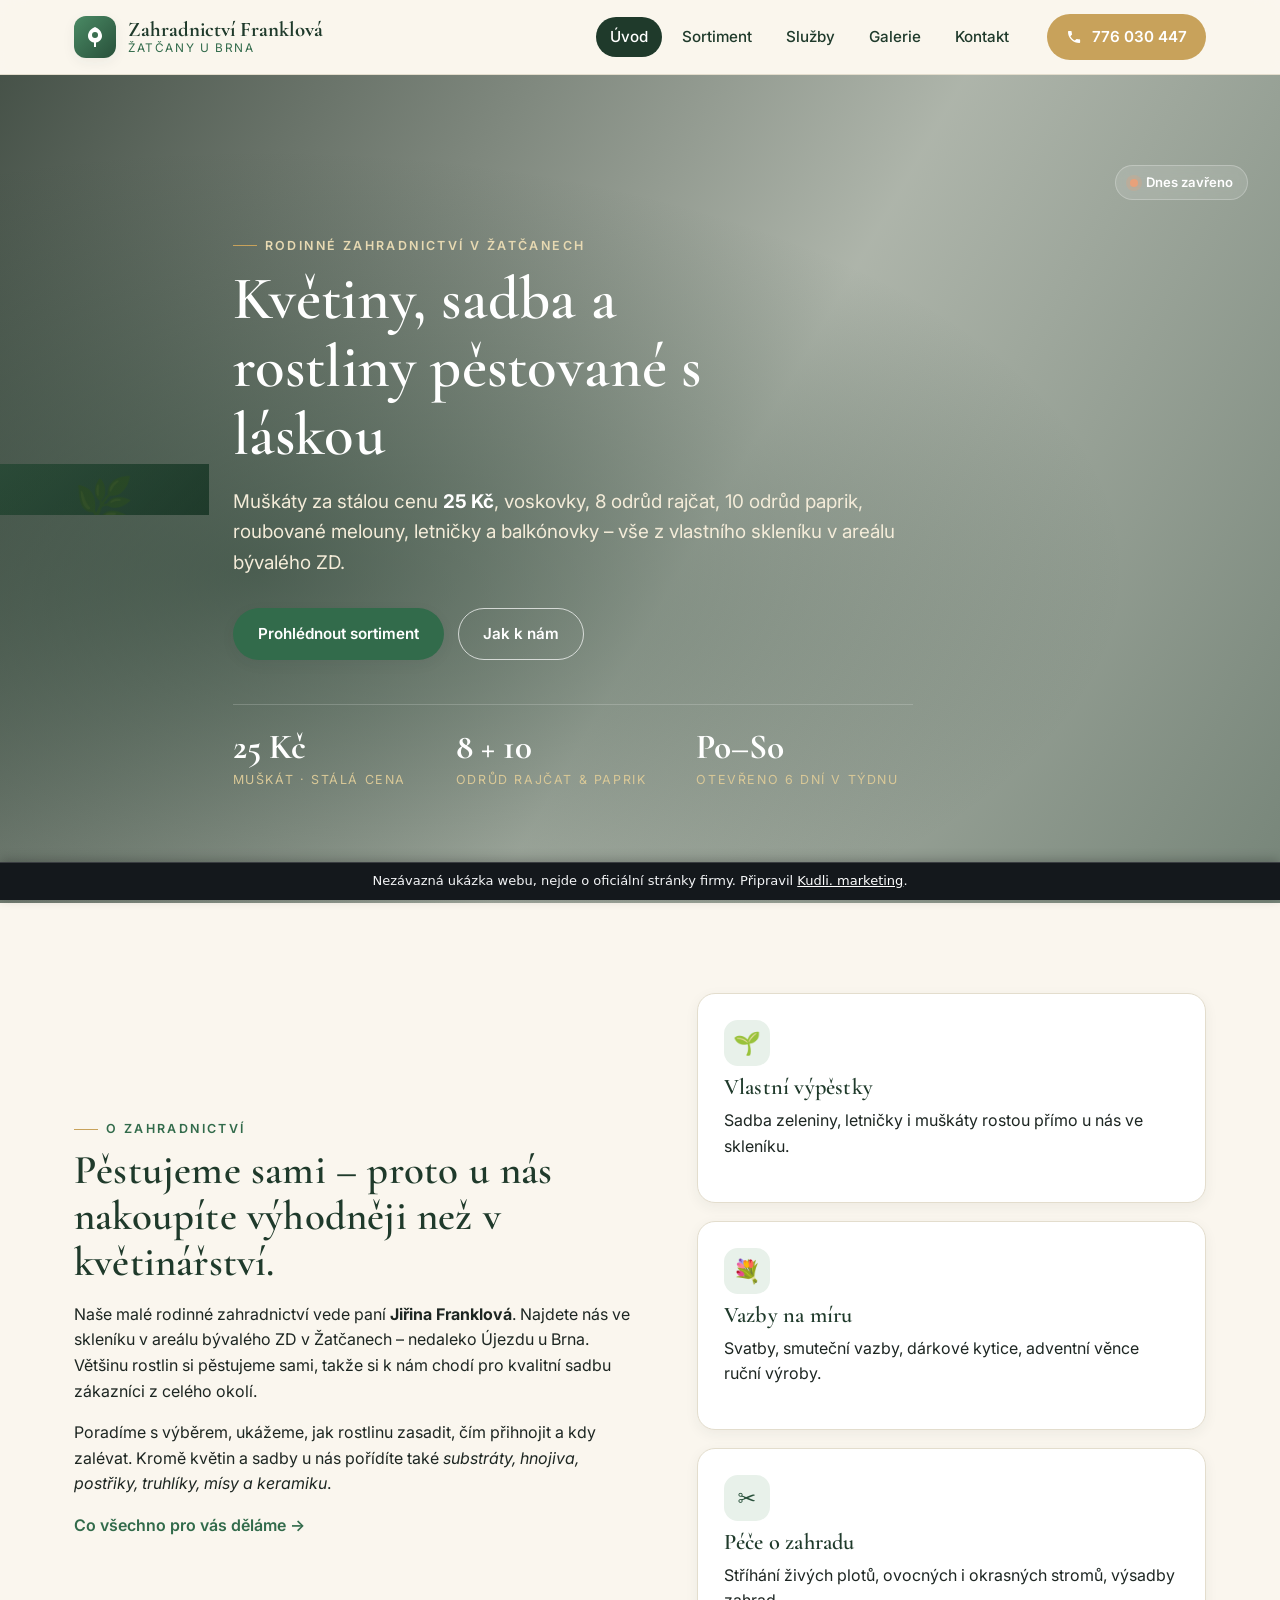
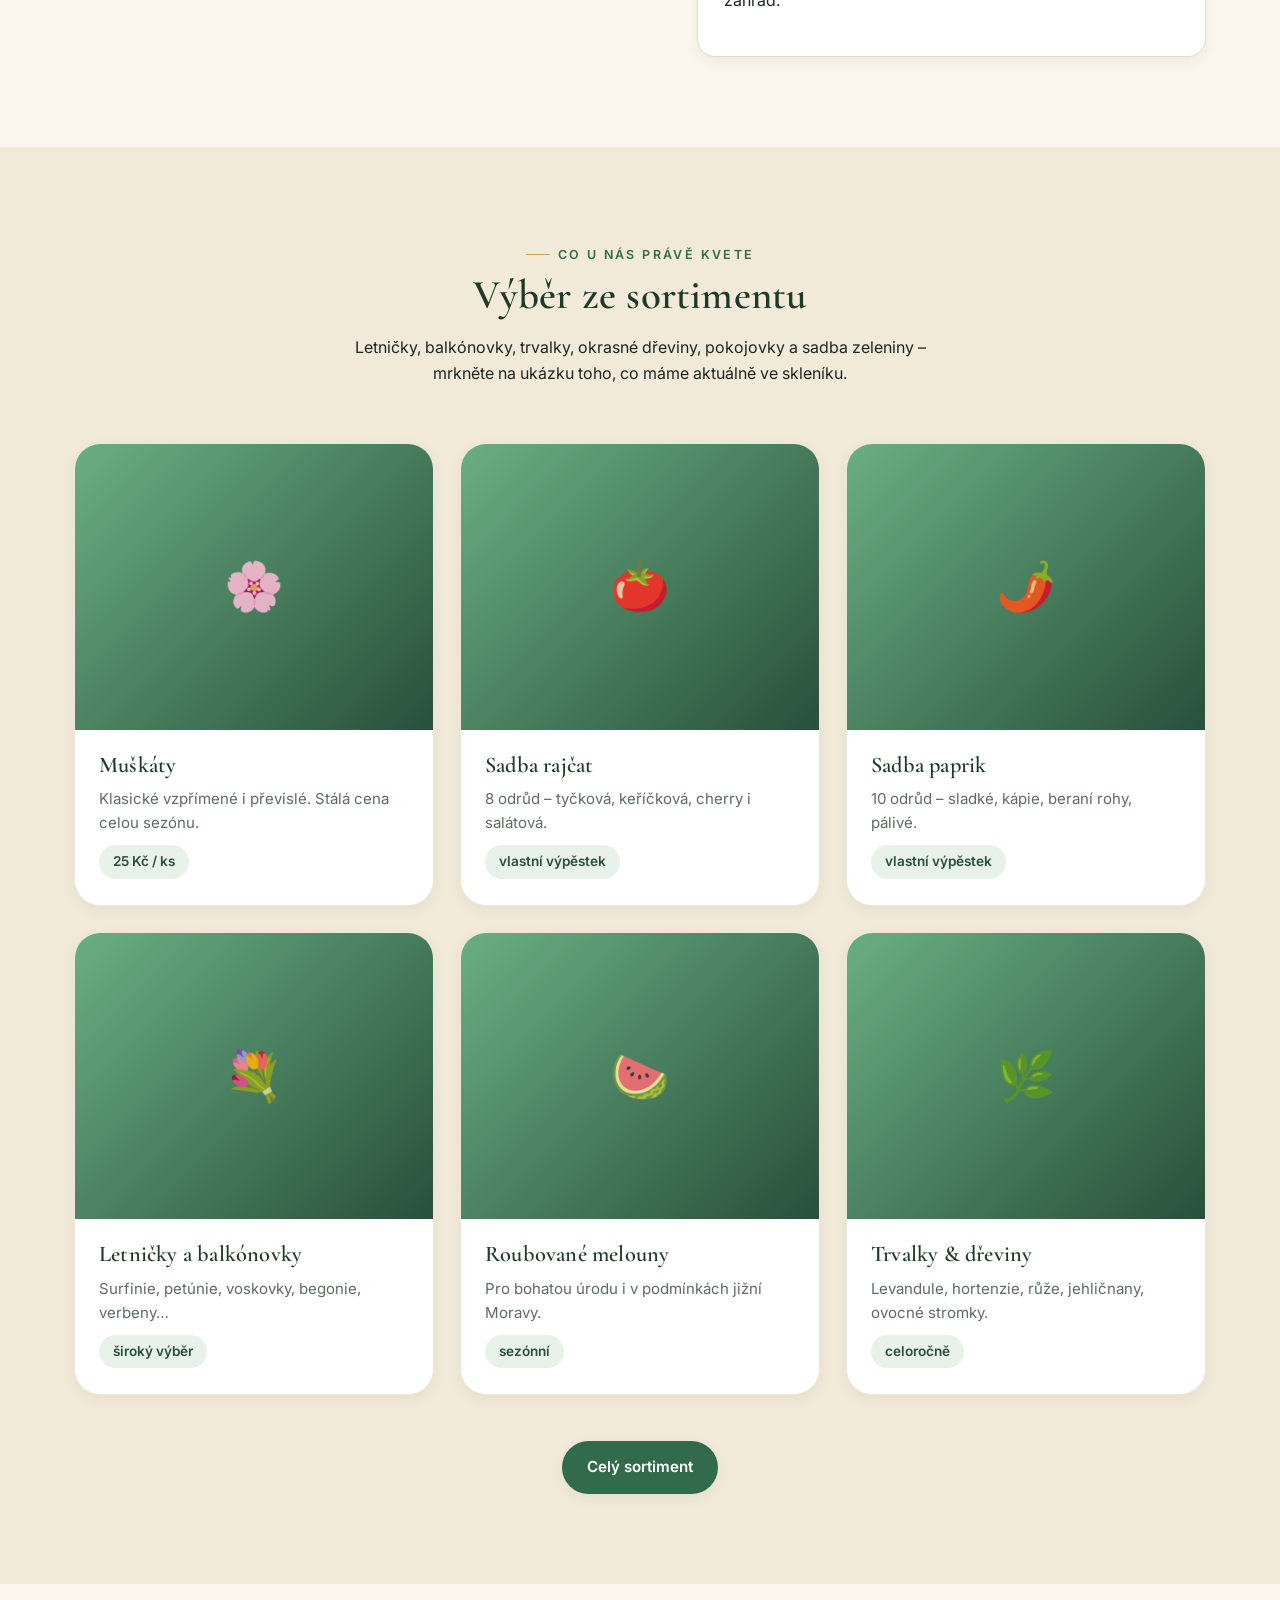
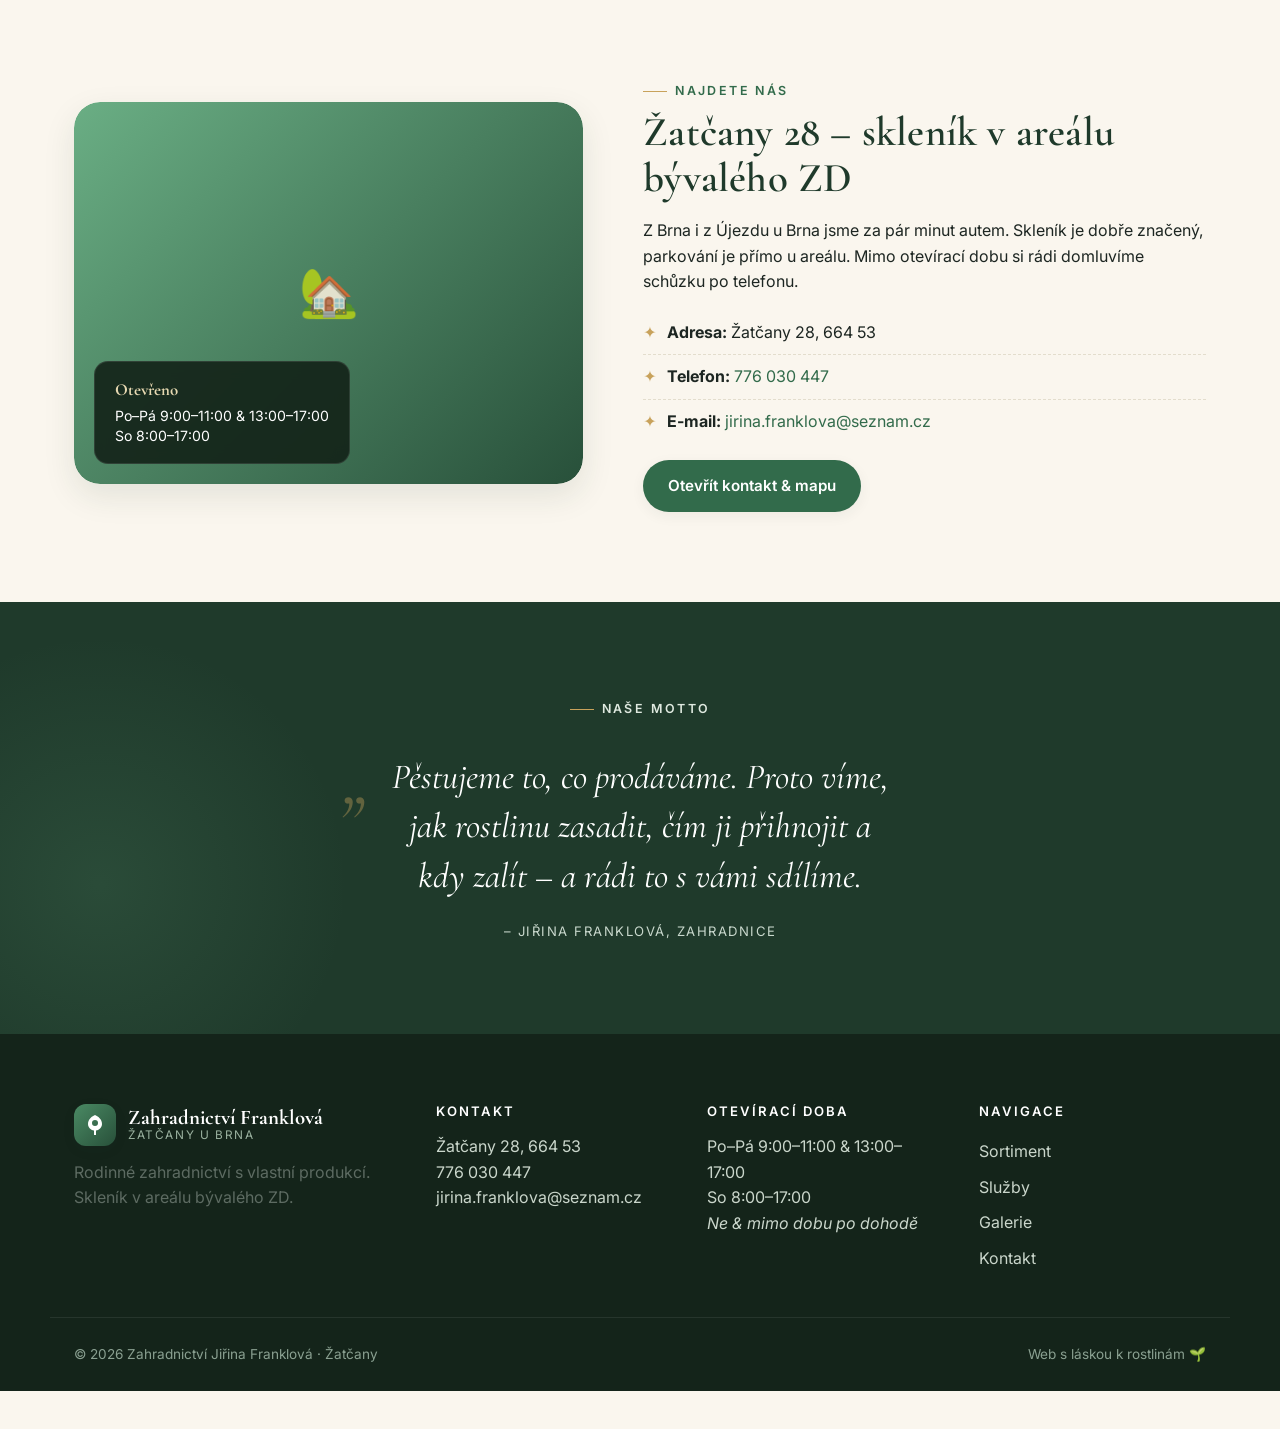
==== commit 03b1ef72: "Ukázka: pruh „nezávazná ukázka" a skrytí před vyhledávači Na stránky přidán viditelný pruh, že jde o" ====
--- a/index.html
+++ b/index.html
@@ -1,6 +1,7 @@
 <!DOCTYPE html>
 <html lang="cs">
 <head>
+    <meta name="robots" content="noindex, nofollow">
     <meta charset="UTF-8">
     <meta name="viewport" content="width=device-width, initial-scale=1.0">
     <title>Zahradnictví Franklová Žatčany – muškáty, sadba, letničky</title>
@@ -279,5 +280,10 @@
         </div>
     </footer>
     <script src="script.js"></script>
+<!-- kudli-demo:start -->
+<div id="kudli-demo-banner" role="note" lang="cs" style="all:initial;box-sizing:border-box;display:block;position:fixed;left:0;right:0;bottom:0;z-index:2147483647;width:100%;margin:0;padding:9px 16px calc(9px + env(safe-area-inset-bottom, 0px));background:#14181c;color:#f3f4f6;font:500 13px/1.45 system-ui,-apple-system,'Segoe UI',Roboto,Arial,sans-serif;text-align:center;border-top:1px solid rgba(255,255,255,.16);box-shadow:0 -2px 12px rgba(0,0,0,.25)">Nezávazná ukázka webu, nejde o oficiální stránky firmy. Připravil <a href="https://www.kudlimarketing.cz/" target="_blank" rel="noopener" style="all:initial;font:inherit;color:#ffffff;text-decoration:underline;cursor:pointer">Kudli.&nbsp;marketing</a>.</div>
+<style>@media print{#kudli-demo-banner{display:none!important}}</style>
+<script>(function(){try{var b=document.getElementById('kudli-demo-banner');if(!b)return;var d=document.body,t=0;function fit(){var h=b.offsetHeight||0,vh=window.innerHeight||0;d.style.removeProperty('padding-bottom');var base=parseFloat(getComputedStyle(d).paddingBottom)||0;d.style.setProperty('padding-bottom',(base+h)+'px','important');var els=d.getElementsByTagName('*');for(var i=0;i<els.length;i++){var el=els[i];if(el===b||b.contains(el))continue;var o=el.getAttribute('data-kudli-bottom');if(o===null){var cs=getComputedStyle(el);if(cs.position!=='fixed')continue;var r=el.getBoundingClientRect();if(!r.width||!r.height||r.top<vh*0.5||r.bottom<vh-160)continue;o=parseFloat(cs.bottom);if(isNaN(o))continue;el.setAttribute('data-kudli-bottom',String(o));}el.style.setProperty('bottom',(parseFloat(o)+h)+'px','important');}}function later(){clearTimeout(t);t=setTimeout(fit,150);}fit();window.addEventListener('load',fit);window.addEventListener('resize',later);window.addEventListener('scroll',later,{passive:true});setTimeout(fit,1200);setTimeout(fit,3500);}catch(e){}})();</script>
+<!-- kudli-demo:end -->
 </body>
 </html>
